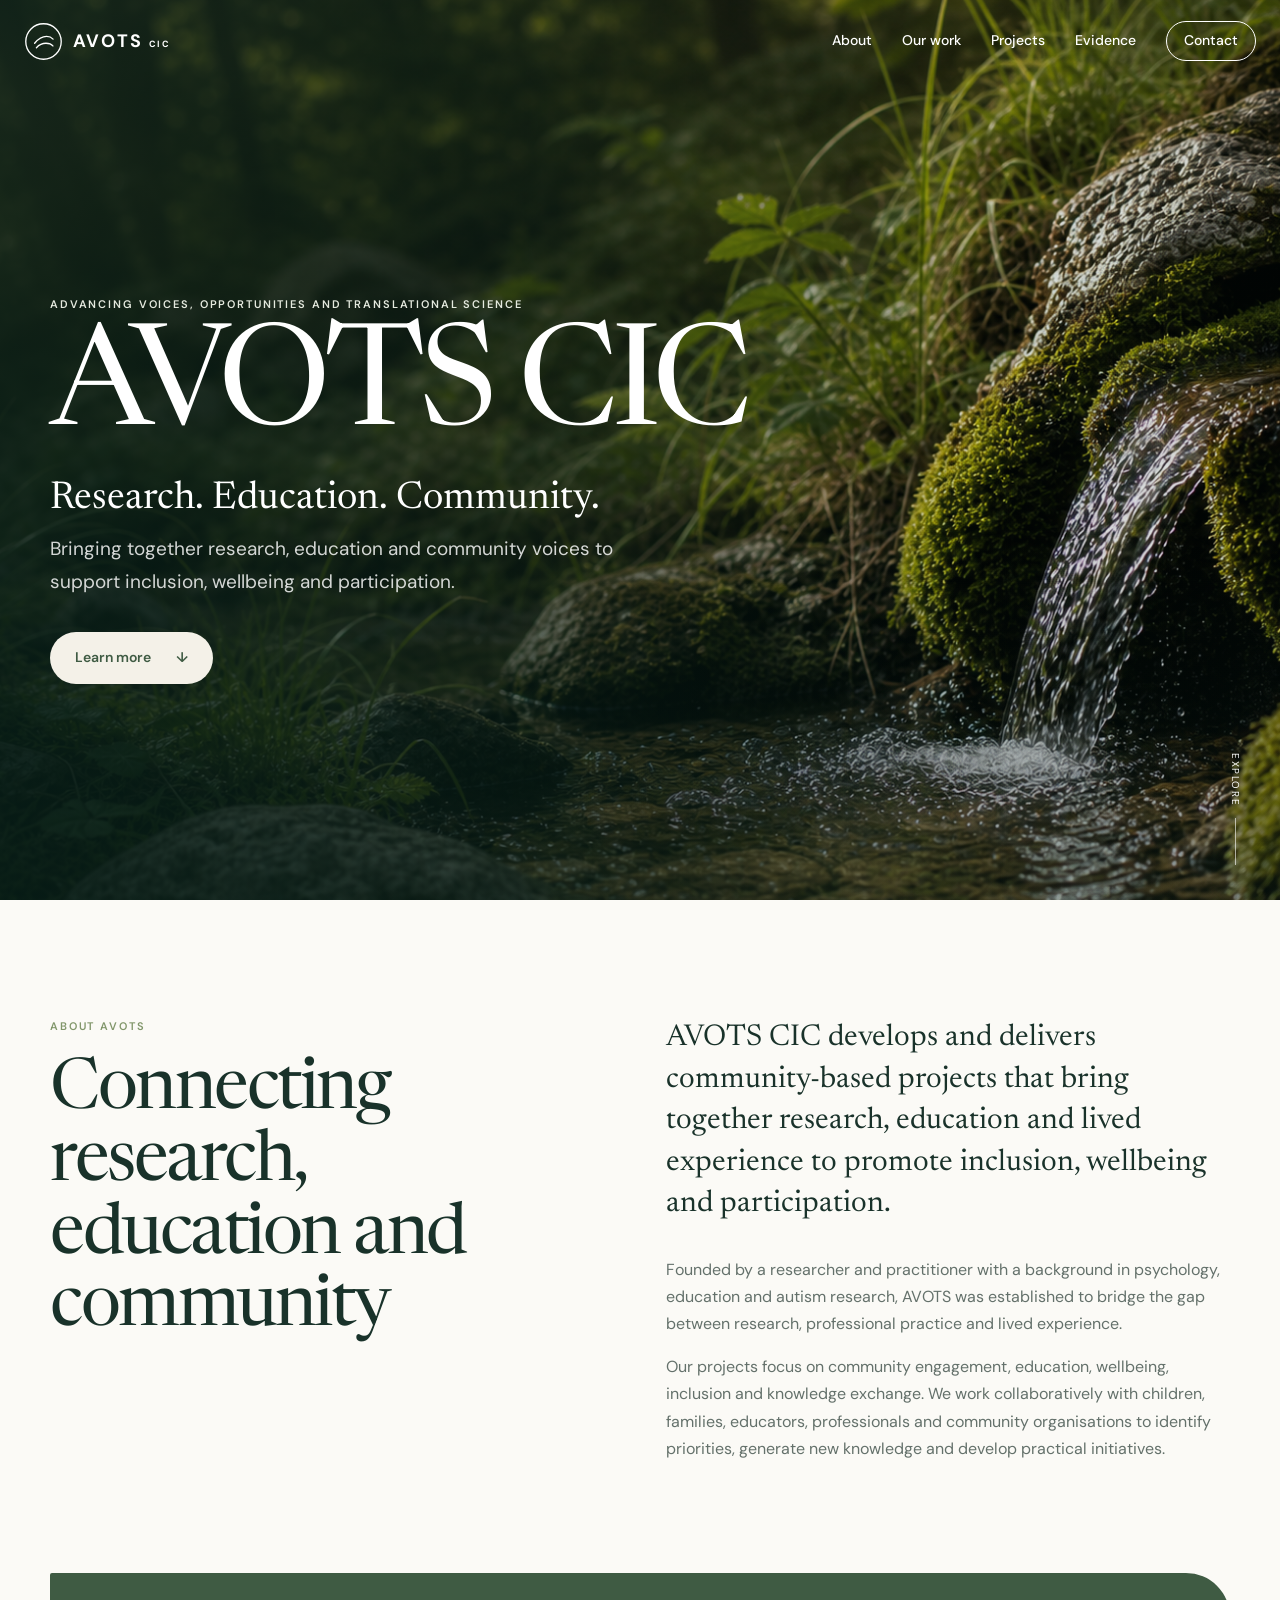
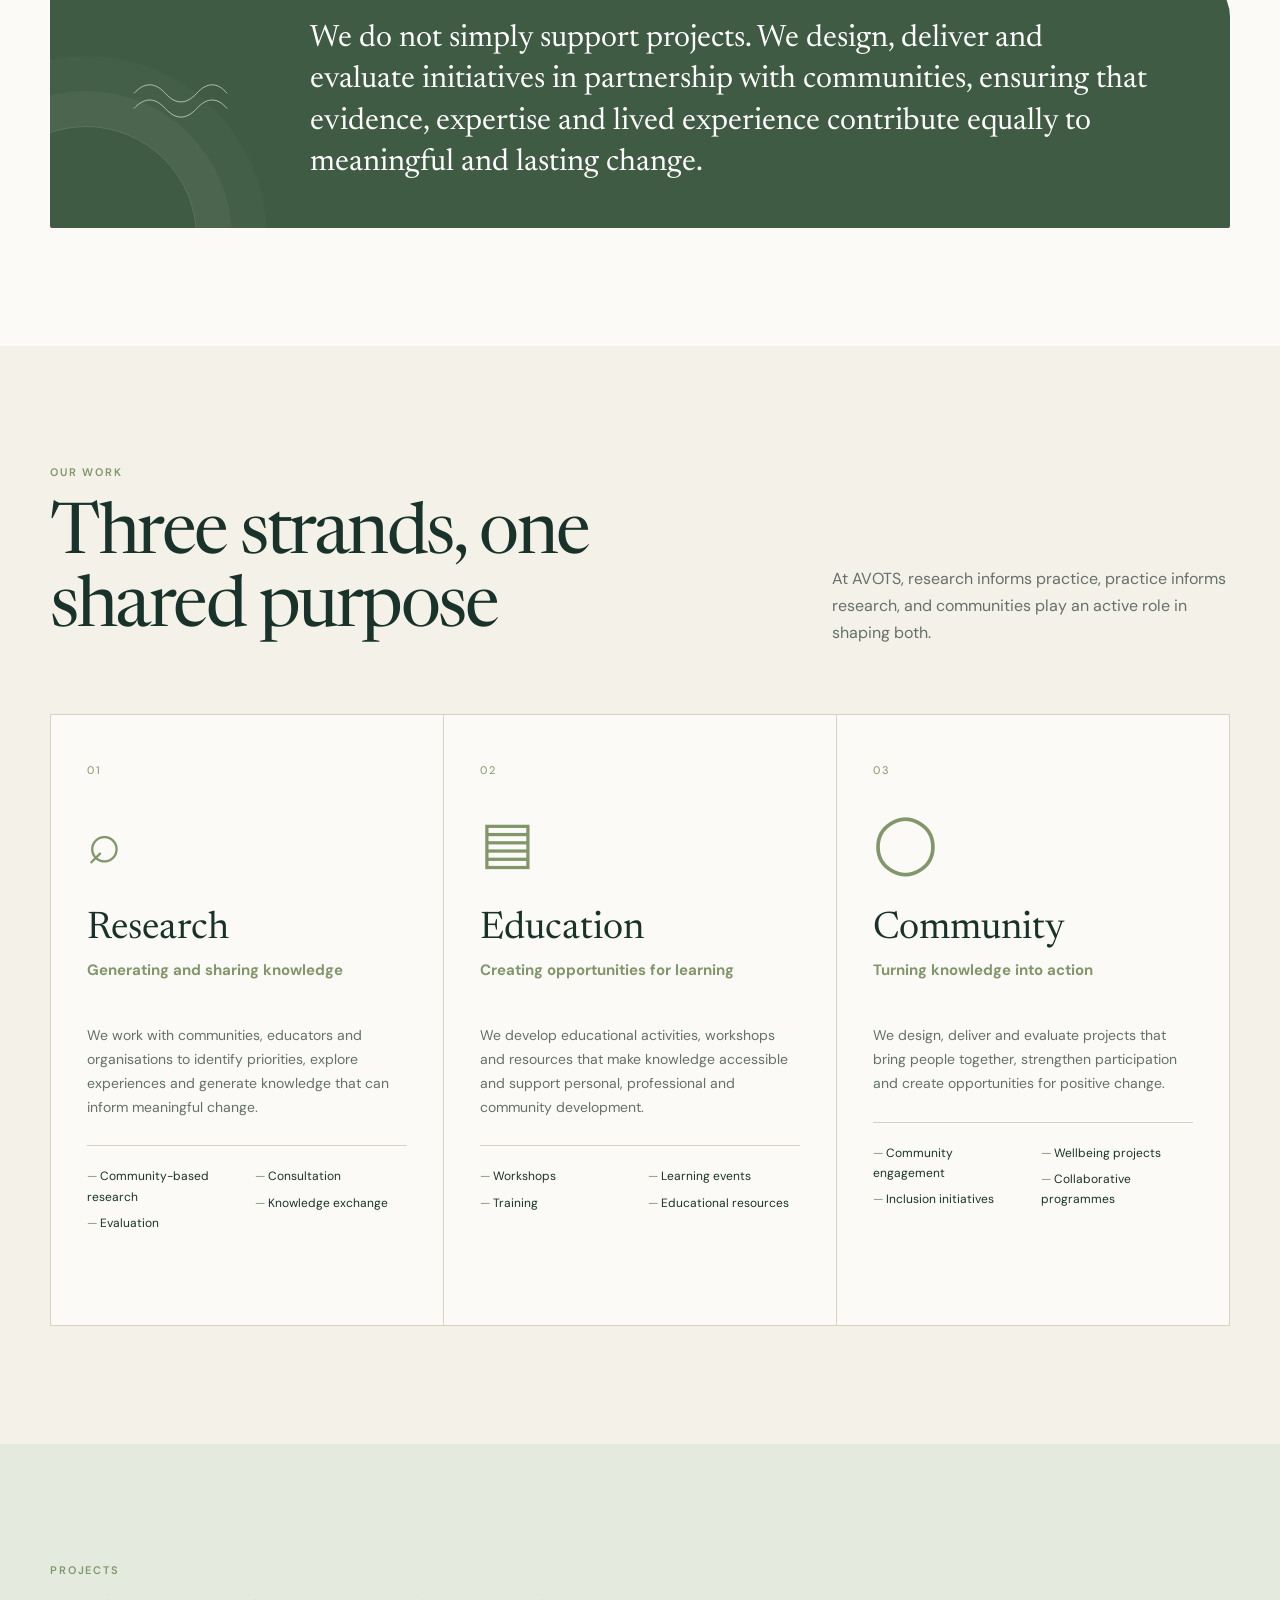
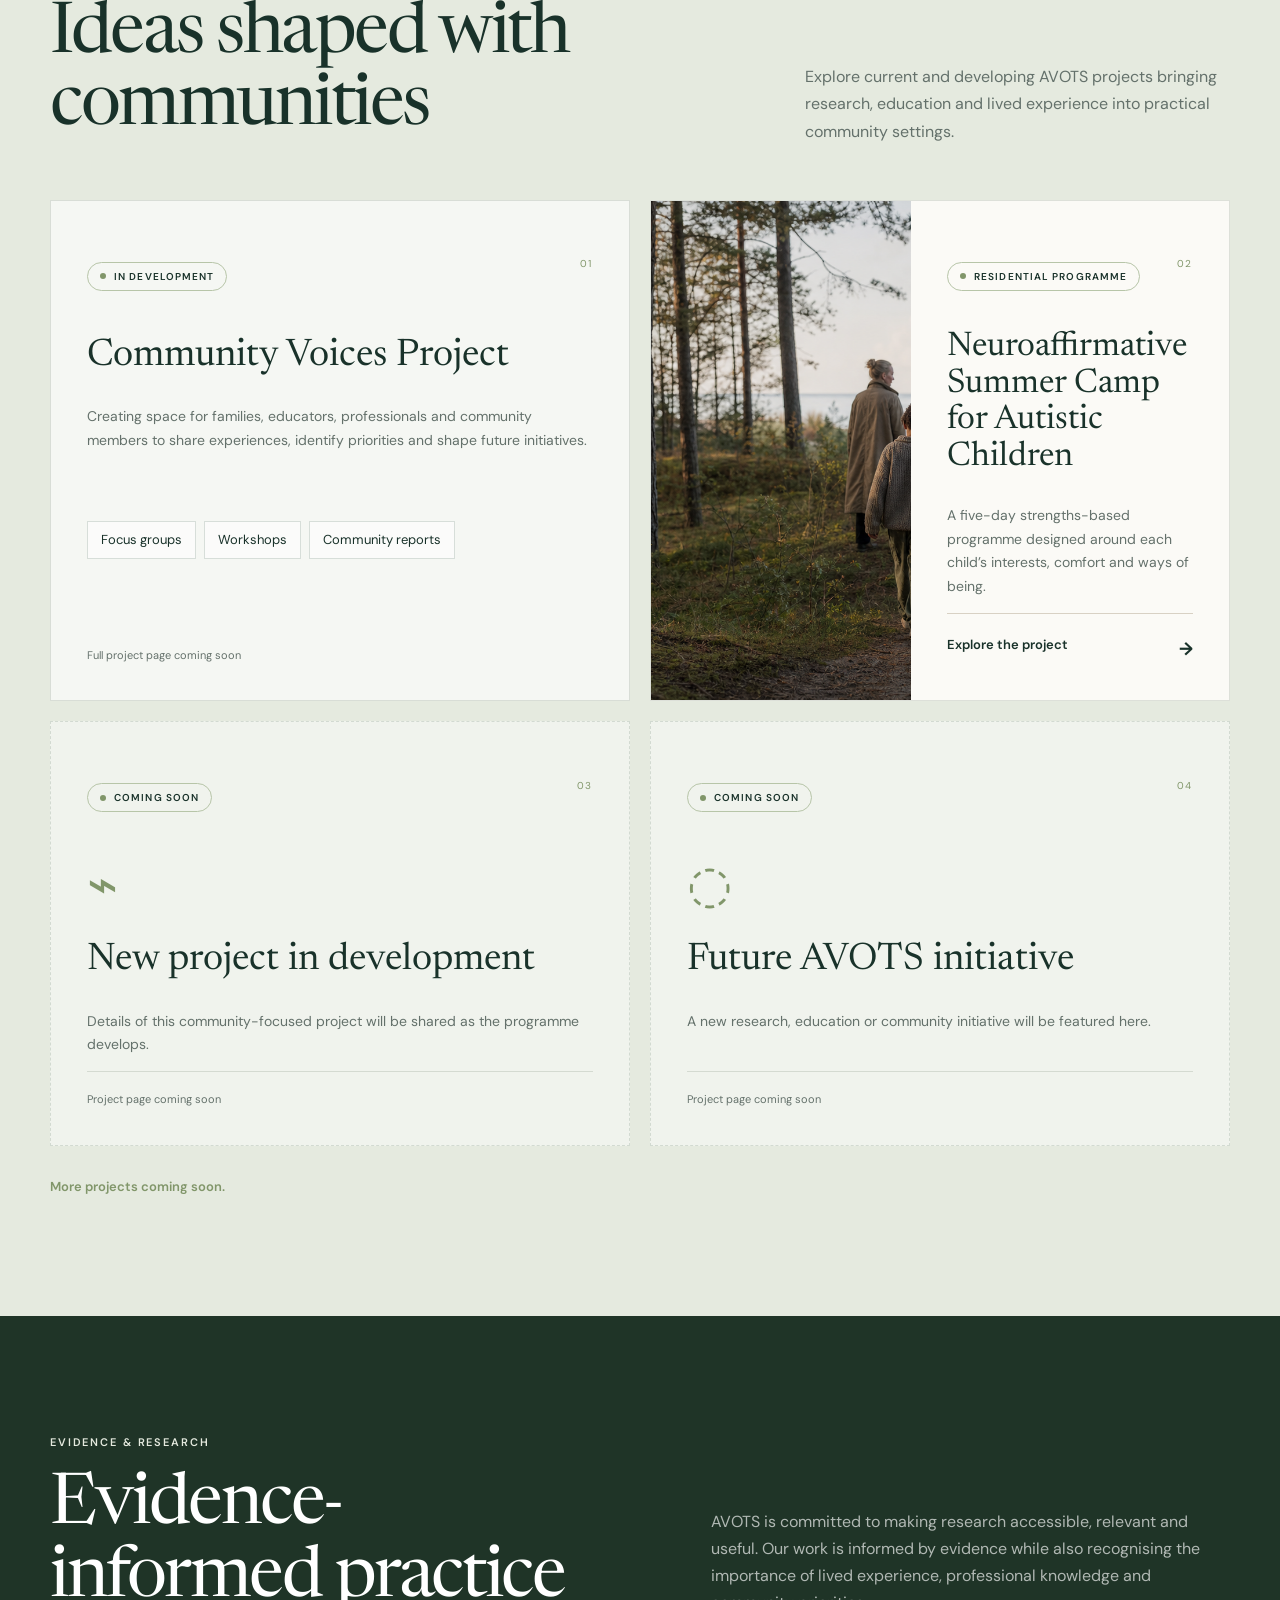
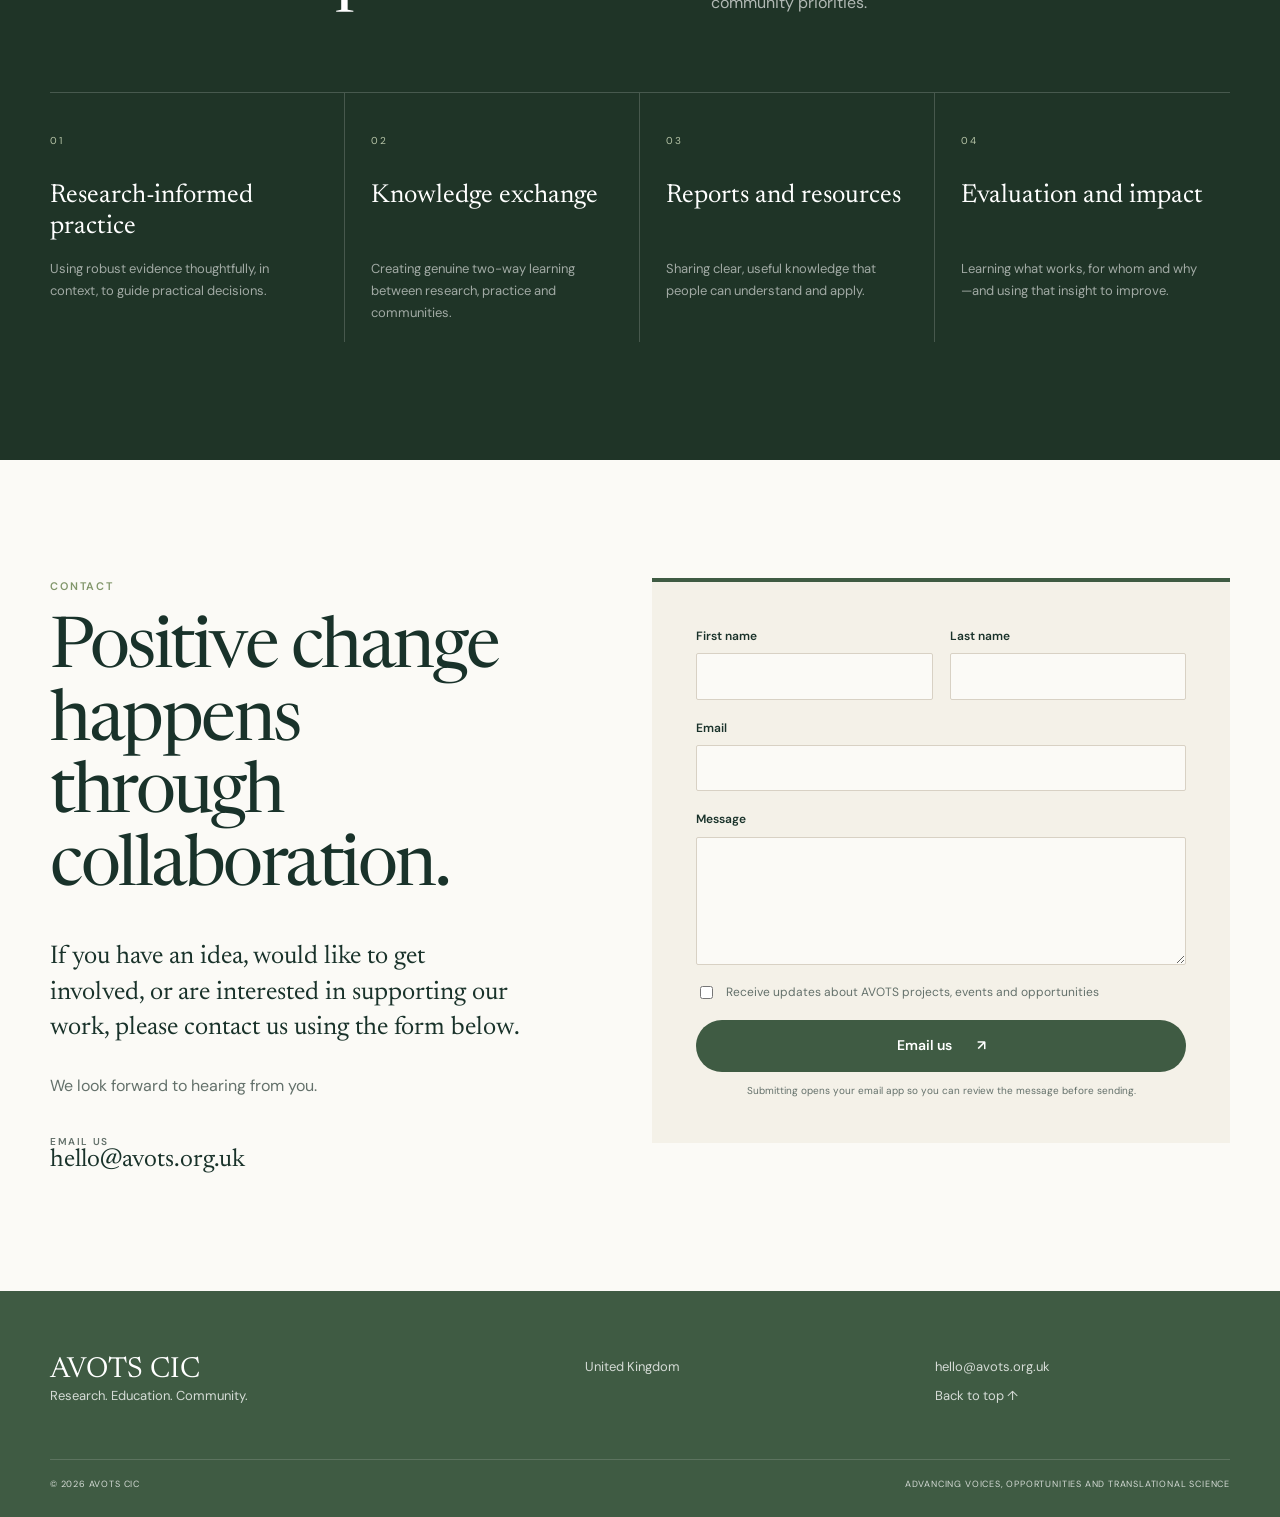
==== index.html @ a7e6b7ef "Add files via upload" ====
<!doctype html>
<html lang="en"><head><meta charset="utf-8"><meta name="viewport" content="width=device-width,initial-scale=1"><meta name="description" content="AVOTS CIC brings together research, education and community voices to support inclusion, wellbeing and participation."><meta name="theme-color" content="#173f32"><title>AVOTS CIC | Research. Education. Community.</title><link rel="icon" href="assets/favicon.svg" type="image/svg+xml"><link rel="preconnect" href="https://fonts.googleapis.com"><link rel="preconnect" href="https://fonts.gstatic.com" crossorigin><link href="https://fonts.googleapis.com/css2?family=DM+Sans:wght@400;500;600&family=Newsreader:opsz,wght@6..72,400;6..72,500&display=swap" rel="stylesheet"><link rel="stylesheet" href="styles.css"><script src="script.js" defer></script></head>
<body><a class="skip" href="#main">Skip to main content</a>
<header class="header" data-header><div class="nav-wrap"><a class="brand" href="#home" aria-label="AVOTS CIC home"><svg viewBox="0 0 44 44" aria-hidden="true"><circle cx="22" cy="22" r="20"/><path d="M12 24c4.2-5.1 8.7-7.7 13.5-7.7 3.2 0 5.6 1.2 7.3 3M14 29c3.1-3.3 6.7-5 10.8-5 3.5 0 6.1 1 7.8 3"/></svg><strong>AVOTS <small>CIC</small></strong></a><button class="menu" type="button" aria-expanded="false" aria-controls="nav" data-menu><span class="sr">Open menu</span><i></i><i></i></button><nav id="nav" data-nav><a href="#about">About</a><a href="#work">Our work</a><a href="#projects">Projects</a><a href="#evidence">Evidence</a><a class="contact-pill" href="#contact">Contact</a></nav></div></header>
<main id="main">
<section id="home" class="hero"><div class="hero-image"></div><div class="hero-shade"></div><div class="wrap hero-copy"><p class="eyebrow light reveal">Advancing Voices, Opportunities and Translational Science</p><h1 class="reveal">AVOTS CIC</h1><p class="tagline reveal">Research. Education. Community.</p><p class="hero-text reveal">Bringing together research, education and community voices to support inclusion, wellbeing and participation.</p><a class="button light-button reveal" href="#about">Learn more <span>↓</span></a></div><div class="explore">Explore <i></i></div></section>
<section id="about" class="section"><div class="wrap intro-grid"><div><p class="eyebrow reveal">About AVOTS</p><h2 class="display reveal">Connecting research, education and community</h2></div><div class="body-copy reveal"><p class="lead">AVOTS CIC develops and delivers community-based projects that bring together research, education and lived experience to promote inclusion, wellbeing and participation.</p><p>Founded by a researcher and practitioner with a background in psychology, education and autism research, AVOTS was established to bridge the gap between research, professional practice and lived experience.</p><p>Our projects focus on community engagement, education, wellbeing, inclusion and knowledge exchange. We work collaboratively with children, families, educators, professionals and community organisations to identify priorities, generate new knowledge and develop practical initiatives.</p></div></div><div class="wrap"><blockquote class="principle reveal"><svg viewBox="0 0 100 46"><path d="M1 16c11-12 22-12 33 0s22 12 33 0 22-12 32 0M1 32c11-12 22-12 33 0s22 12 33 0 22-12 32 0"/></svg><p>We do not simply support projects. We design, deliver and evaluate initiatives in partnership with communities, ensuring that evidence, expertise and lived experience contribute equally to meaningful and lasting change.</p></blockquote></div></section>
<section id="work" class="section work"><div class="wrap"><div class="section-head reveal"><div><p class="eyebrow">Our work</p><h2 class="display">Three strands, one shared purpose</h2></div><p>At AVOTS, research informs practice, practice informs research, and communities play an active role in shaping both.</p></div><div class="pillars">
<article class="pillar reveal"><span>01</span><div class="icon">⌕</div><h3>Research</h3><h4>Generating and sharing knowledge</h4><p>We work with communities, educators and organisations to identify priorities, explore experiences and generate knowledge that can inform meaningful change.</p><ul><li>Community-based research</li><li>Evaluation</li><li>Consultation</li><li>Knowledge exchange</li></ul></article>
<article class="pillar reveal"><span>02</span><div class="icon">▤</div><h3>Education</h3><h4>Creating opportunities for learning</h4><p>We develop educational activities, workshops and resources that make knowledge accessible and support personal, professional and community development.</p><ul><li>Workshops</li><li>Training</li><li>Learning events</li><li>Educational resources</li></ul></article>
<article class="pillar reveal"><span>03</span><div class="icon">◯</div><h3>Community</h3><h4>Turning knowledge into action</h4><p>We design, deliver and evaluate projects that bring people together, strengthen participation and create opportunities for positive change.</p><ul><li>Community engagement</li><li>Inclusion initiatives</li><li>Wellbeing projects</li><li>Collaborative programmes</li></ul></article>
</div></div></section>
<section id="projects" class="section projects"><div class="wrap"><div class="project-section-head reveal"><div><p class="eyebrow">Projects</p><h2 class="display">Ideas shaped with communities</h2></div><p>Explore current and developing AVOTS projects bringing research, education and lived experience into practical community settings.</p></div><div class="project-cards"><article class="project-card reveal"><div class="project-card-top"><span class="status">In development</span><span class="card-number">01</span></div><h3>Community Voices Project</h3><p>Creating space for families, educators, professionals and community members to share experiences, identify priorities and shape future initiatives.</p><div class="chips"><span>Focus groups</span><span>Workshops</span><span>Community reports</span></div><span class="card-soon">Full project page coming soon</span></article><a class="project-card featured reveal" href="project-summer-camp.html"><div class="project-card-image"><img src="assets/summer-camp-hero.png" alt="Children exploring a coastal pine woodland" loading="lazy"></div><div class="project-card-content"><div class="project-card-top"><span class="status">Residential programme</span><span class="card-number">02</span></div><h3>Neuroaffirmative Summer Camp for Autistic Children</h3><p>A five-day strengths-based programme designed around each child’s interests, comfort and ways of being.</p><span class="card-link">Explore the project <b>→</b></span></div></a><article class="project-card placeholder reveal"><div class="project-card-top"><span class="status">Coming soon</span><span class="card-number">03</span></div><div class="placeholder-mark" aria-hidden="true">⌁</div><h3>New project in development</h3><p>Details of this community-focused project will be shared as the programme develops.</p><span class="card-soon">Project page coming soon</span></article><article class="project-card placeholder reveal"><div class="project-card-top"><span class="status">Coming soon</span><span class="card-number">04</span></div><div class="placeholder-mark" aria-hidden="true">◌</div><h3>Future AVOTS initiative</h3><p>A new research, education or community initiative will be featured here.</p><span class="card-soon">Project page coming soon</span></article></div><p class="more-projects reveal">More projects coming soon.</p></div></section><section id="evidence" class="section evidence"><div class="wrap"><div class="evidence-intro reveal"><div><p class="eyebrow light">Evidence &amp; research</p><h2 class="display">Evidence-informed practice</h2></div><p>AVOTS is committed to making research accessible, relevant and useful. Our work is informed by evidence while also recognising the importance of lived experience, professional knowledge and community priorities.</p></div><div class="evidence-grid"><article class="reveal"><span>01</span><h3>Research-informed practice</h3><p>Using robust evidence thoughtfully, in context, to guide practical decisions.</p></article><article class="reveal"><span>02</span><h3>Knowledge exchange</h3><p>Creating genuine two-way learning between research, practice and communities.</p></article><article class="reveal"><span>03</span><h3>Reports and resources</h3><p>Sharing clear, useful knowledge that people can understand and apply.</p></article><article class="reveal"><span>04</span><h3>Evaluation and impact</h3><p>Learning what works, for whom and why—and using that insight to improve.</p></article></div></div></section>
<section id="contact" class="section"><div class="wrap contact-grid"><div class="reveal"><p class="eyebrow">Contact</p><h2 class="display">Positive change happens through collaboration.</h2><p class="lead">If you have an idea, would like to get involved, or are interested in supporting our work, please contact us using the form below.</p><p class="muted">We look forward to hearing from you.</p><a class="email" href="mailto:hello@avots.org.uk"><small>Email us</small>hello@avots.org.uk</a></div><form class="form reveal" data-form><div class="form-row"><label>First name<input name="firstName" autocomplete="given-name" required></label><label>Last name<input name="lastName" autocomplete="family-name" required></label></div><label>Email<input name="email" type="email" autocomplete="email" required></label><label>Message<textarea name="message" rows="5" required></textarea></label><label class="check"><input name="updates" type="checkbox"><span>Receive updates about AVOTS projects, events and opportunities</span></label><button class="button dark-button" type="submit">Email us <span>↗</span></button><p>Submitting opens your email app so you can review the message before sending.</p></form></div></section>
</main><footer><div class="wrap footer-grid"><div><strong>AVOTS CIC</strong><span>Research. Education. Community.</span></div><div><span>United Kingdom</span></div><div><a href="mailto:hello@avots.org.uk">hello@avots.org.uk</a><a href="#home">Back to top ↑</a></div></div><div class="wrap footer-base"><span>© <span data-year></span> AVOTS CIC</span><span>Advancing Voices, Opportunities and Translational Science</span></div></footer></body></html>
---- styles.css ----
:root{--forest:#3f5b43;--deep:#1f3427;--moss:#81966a;--sage:#b7c5a8;--pale:#e5eadf;--cream:#f4f1e8;--paper:#fbfaf6;--stone:#d8d1c4;--ink:#19322a;--muted:#64716b;--serif:"Newsreader",Georgia,serif;--sans:"DM Sans",Arial,sans-serif}*{box-sizing:border-box}html{scroll-behavior:smooth;scroll-padding-top:82px}body{margin:0;background:var(--paper);color:var(--ink);font:16px/1.7 var(--sans);-webkit-font-smoothing:antialiased}body.lock{overflow:hidden}a{color:inherit}button,input,textarea{font:inherit}.wrap{width:min(1180px,calc(100% - 48px));margin:auto}.sr{position:absolute;width:1px;height:1px;overflow:hidden;clip:rect(0,0,0,0)}.skip{position:fixed;z-index:999;top:10px;left:10px;transform:translateY(-150%);padding:8px 14px;background:#fff}.skip:focus{transform:none}.header{position:fixed;z-index:100;inset:0 0 auto;color:#fff;transition:.3s}.header.scrolled{background:rgba(251,250,246,.96);color:var(--forest);box-shadow:0 1px 0 rgba(23,63,50,.12);backdrop-filter:blur(14px)}.nav-wrap{width:min(1280px,calc(100% - 48px));height:82px;margin:auto;display:flex;align-items:center;justify-content:space-between}.brand{display:flex;align-items:center;gap:10px;text-decoration:none;letter-spacing:.12em}.brand svg{width:39px;fill:none;stroke:currentColor;stroke-width:1.5;stroke-linecap:round}.brand strong{font-size:18px}.brand small{font-size:9px}.header nav{display:flex;align-items:center;gap:30px}.header nav a{position:relative;text-decoration:none;font-size:14px;font-weight:500}.header nav a:not(.contact-pill):after{content:"";position:absolute;inset:auto 0 -7px;height:1px;background:currentColor;transform:scaleX(0);transform-origin:left;transition:.2s}.header nav a:hover:after,.header nav a.active:after{transform:scaleX(1)}.contact-pill{padding:7px 17px;border:1px solid;border-radius:30px}.menu{display:none}.hero{position:relative;min-height:100svh;display:grid;align-items:center;overflow:hidden;background:var(--deep);color:#fff}.hero-image{position:absolute;inset:0;background:url("assets/woodland-spring-hero-v3.png") center/cover no-repeat,radial-gradient(circle at 75% 30%,#718c65,transparent 45%),linear-gradient(115deg,var(--deep),#345d45);transform:scale(1.015)}.hero-shade{position:absolute;inset:0;background:linear-gradient(90deg,rgba(7,29,23,.86),rgba(7,29,23,.6) 42%,rgba(7,29,23,.15) 75%),linear-gradient(0deg,rgba(7,29,23,.35),transparent 40%)}.hero-copy{position:relative;z-index:1;padding-top:80px}.eyebrow{margin:0 0 21px;color:var(--moss);font-size:11px;font-weight:600;letter-spacing:.17em;line-height:1.5;text-transform:uppercase}.eyebrow.light{color:var(--pale)}.hero h1{margin:0;font:400 clamp(68px,11vw,154px)/.82 var(--serif);letter-spacing:-.045em}.tagline{margin:29px 0 13px;font:400 clamp(25px,3vw,40px)/1.1 var(--serif)}.hero-text{max-width:600px;margin:0 0 34px;color:rgba(255,255,255,.82);font-size:clamp(16px,1.5vw,19px)}.button{display:inline-flex;align-items:center;justify-content:center;gap:25px;min-height:52px;padding:12px 25px;border:0;border-radius:30px;text-decoration:none;font-size:14px;font-weight:600;cursor:pointer;transition:.2s}.button:hover{transform:translateY(-2px)}.light-button{background:var(--cream);color:var(--forest)}.dark-button{background:var(--forest);color:#fff}.explore{position:absolute;right:36px;bottom:35px;z-index:1;display:flex;align-items:center;gap:12px;font-size:10px;letter-spacing:.16em;text-transform:uppercase;writing-mode:vertical-rl}.explore i{width:1px;height:47px;background:rgba(255,255,255,.6)}.section{padding:118px 0}.display{margin:0;font:400 clamp(42px,5.5vw,72px)/1.03 var(--serif);letter-spacing:-.035em}.intro-grid{display:grid;grid-template-columns:.95fr 1.05fr;gap:9%}.body-copy p:first-child{margin-top:0}.body-copy>p:not(.lead),.muted{color:var(--muted)}.lead{font:400 clamp(22px,2.35vw,31px)/1.38 var(--serif)}.principle{position:relative;margin:95px 0 0;padding:45px 7% 44px 22%;background:var(--forest);color:#fff;border-radius:2px 44px 2px 2px;overflow:hidden}.principle:after{content:"";position:absolute;width:220px;height:220px;left:-75px;bottom:-120px;border:1px solid rgba(255,255,255,.15);border-radius:50%;box-shadow:0 0 0 35px rgba(255,255,255,.035),0 0 0 70px rgba(255,255,255,.025)}.principle svg{position:absolute;left:7%;top:50%;width:95px;transform:translateY(-50%);fill:none;stroke:var(--sage)}.principle p{margin:0;font:400 clamp(23px,2.4vw,34px)/1.35 var(--serif)}.work{background:var(--cream)}.section-head{display:grid;grid-template-columns:1.25fr .75fr;align-items:end;gap:10%;margin-bottom:68px}.section-head>p{margin:0;color:var(--muted)}.pillars{display:grid;grid-template-columns:repeat(3,1fr);gap:1px;background:var(--stone);border:1px solid var(--stone)}.pillar{min-height:610px;padding:40px 36px;background:var(--paper);transition:.25s}.pillar:hover{position:relative;z-index:1;background:#fff;transform:translateY(-6px);box-shadow:0 24px 70px rgba(17,47,38,.12)}.pillar>span{color:var(--moss);font-size:11px;letter-spacing:.17em}.icon{height:80px;margin-top:37px;color:var(--moss);font:400 58px/1 var(--serif)}.pillar h3{margin:10px 0 0;font:400 38px/1.1 var(--serif)}.pillar h4{min-height:50px;margin:7px 0 16px;color:var(--moss);font-size:15px}.pillar p{color:var(--muted);font-size:14px}.pillar ul{margin:26px 0 0;padding:20px 0 0;border-top:1px solid var(--stone);list-style:none;columns:2}.pillar li{margin-bottom:6px;font-size:12px}.pillar li:before{content:"— ";color:var(--moss)}.projects{background:var(--pale)}.project-grid{display:grid;grid-template-columns:.85fr 1.15fr;gap:12%}.status{display:inline-flex;align-items:center;gap:8px;margin-top:25px;padding:5px 12px;border:1px solid var(--sage);border-radius:30px;font-size:10px;font-weight:600;letter-spacing:.11em;text-transform:uppercase}.status:before{content:"";width:6px;height:6px;border-radius:50%;background:var(--moss)}.chips{display:flex;flex-wrap:wrap;gap:8px;margin:32px 0}.chips span{padding:7px 13px;background:rgba(255,255,255,.6);border:1px solid rgba(72,108,85,.2);font-size:13px}.coming{display:inline-block;padding-bottom:3px;border-bottom:1px solid var(--moss);font-size:14px}.evidence{background:var(--deep);color:#fff}.evidence-intro{display:grid;grid-template-columns:1fr 1fr;align-items:end;gap:12%}.evidence-intro>p{margin:0;color:rgba(255,255,255,.65)}.evidence-grid{display:grid;grid-template-columns:repeat(4,1fr);margin-top:76px;border-top:1px solid rgba(255,255,255,.18)}.evidence-grid article{padding:32px 26px 18px 0;border-right:1px solid rgba(255,255,255,.18)}.evidence-grid article:not(:first-child){padding-left:26px}.evidence-grid article:last-child{border-right:0}.evidence-grid span{color:var(--sage);font-size:10px;letter-spacing:.17em}.evidence-grid h3{min-height:65px;margin:28px 0 12px;font:400 26px/1.2 var(--serif)}.evidence-grid p{margin:0;color:rgba(255,255,255,.58);font-size:13px}.contact-grid{display:grid;grid-template-columns:.9fr 1.1fr;gap:11%;align-items:start}.contact-grid .lead{margin-top:35px;font-size:clamp(21px,2vw,27px)}.email{display:inline-flex;flex-direction:column;margin-top:20px;text-decoration:none;font:400 25px var(--serif)}.email small{color:var(--muted);font:600 10px var(--sans);letter-spacing:.16em;text-transform:uppercase}.form{padding:44px;background:var(--cream);border-top:4px solid var(--forest)}.form-row{display:grid;grid-template-columns:1fr 1fr;gap:17px}.form>label,.form-row label{display:block;margin-bottom:18px;font-size:12px;font-weight:600}.form input:not([type=checkbox]),.form textarea{display:block;width:100%;margin-top:7px;padding:12px 13px;background:var(--paper);border:1px solid var(--stone);border-radius:2px;color:var(--ink);outline:none}.form input:focus,.form textarea:focus{border-color:var(--moss);box-shadow:0 0 0 3px rgba(72,108,85,.12)}.form .check{display:flex;gap:10px;align-items:flex-start;color:var(--muted);font-weight:400;line-height:1.5}.check input{margin-top:3px;accent-color:var(--forest)}.form .button{width:100%}.form>p{margin:10px 0 0;color:var(--muted);font-size:10px;text-align:center}footer{padding:65px 0 24px;background:var(--forest);color:rgba(255,255,255,.78)}.footer-grid{display:grid;grid-template-columns:1.3fr .8fr .8fr;gap:55px}.footer-grid>div{display:flex;flex-direction:column;font-size:13px}.footer-grid strong{color:#fff;font:400 29px var(--serif)}.footer-grid a{text-decoration:none}.footer-grid a+a{margin-top:7px}.footer-base{display:flex;justify-content:space-between;margin-top:52px;padding-top:17px;border-top:1px solid rgba(255,255,255,.15);font-size:9px;letter-spacing:.09em;text-transform:uppercase}.reveal{opacity:0;transform:translateY(22px);transition:opacity .7s,transform .7s}.reveal.visible{opacity:1;transform:none}.hero .reveal:nth-child(2){transition-delay:.08s}.hero .reveal:nth-child(3){transition-delay:.14s}.hero .reveal:nth-child(4){transition-delay:.2s}.hero .reveal:nth-child(5){transition-delay:.26s}@media(prefers-reduced-motion:reduce){html{scroll-behavior:auto}.reveal{opacity:1;transform:none}*{transition-duration:.01ms!important}}@media(max-width:980px){.wrap{width:min(100% - 38px,760px)}.nav-wrap{width:calc(100% - 38px)}.menu{position:relative;z-index:2;display:grid;gap:7px;padding:10px 4px;background:none;border:0;color:inherit}.menu i{width:27px;height:1px;background:currentColor;transition:.2s}.menu[aria-expanded=true] i:first-of-type{transform:translateY(4px) rotate(45deg)}.menu[aria-expanded=true] i:last-child{transform:translateY(-4px) rotate(-45deg)}.header nav{position:fixed;inset:0;flex-direction:column;align-items:flex-start;justify-content:center;gap:18px;padding:80px 10%;background:var(--deep);color:#fff;opacity:0;visibility:hidden;transition:.25s}.header nav.open{opacity:1;visibility:visible}.header nav a{font:400 36px var(--serif)}.header nav .contact-pill{margin-top:10px;font:500 14px var(--sans)}.section{padding:88px 0}.intro-grid,.section-head,.project-grid,.evidence-intro,.contact-grid{grid-template-columns:1fr;gap:40px}.section-head{margin-bottom:48px}.pillars{grid-template-columns:1fr}.pillar{min-height:auto}.pillar h4{min-height:auto}.principle{padding-left:18%}.evidence-grid{grid-template-columns:1fr 1fr}.evidence-grid article:nth-child(2){border-right:0}.evidence-grid article:nth-child(3),.evidence-grid article:nth-child(4){border-top:1px solid rgba(255,255,255,.18)}.evidence-grid article:nth-child(3){padding-left:0}}@media(max-width:620px){.wrap{width:calc(100% - 32px)}.nav-wrap{width:calc(100% - 32px);height:70px}.hero-copy{padding-top:55px}.hero h1{font-size:clamp(65px,23vw,98px)}.hero-text{max-width:92%}.explore{display:none}.section{padding:72px 0}.display{font-size:42px}.principle{margin-top:55px;padding:34px 27px;border-radius:2px 30px 2px 2px}.principle svg{position:static;width:62px;margin-bottom:22px;transform:none}.principle p{font-size:22px}.pillar{padding:32px 26px}.pillar ul{columns:1}.evidence-grid{grid-template-columns:1fr;margin-top:50px}.evidence-grid article,.evidence-grid article:not(:first-child){padding:26px 0;border-right:0;border-top:1px solid rgba(255,255,255,.18)}.evidence-grid h3{min-height:auto;margin:17px 0 7px}.form{padding:28px 21px}.form-row{grid-template-columns:1fr;gap:0}.footer-grid{grid-template-columns:1fr;gap:27px}.footer-base{flex-direction:column;gap:7px}}.project-section-head{display:grid;grid-template-columns:1.2fr .8fr;gap:10%;align-items:end;margin-bottom:55px}.project-section-head>p{margin:0;color:var(--muted)}.project-cards{display:grid;grid-template-columns:.8fr 1.2fr;gap:20px}.project-card{display:flex;flex-direction:column;min-height:480px;padding:36px;background:rgba(255,255,255,.63);border:1px solid rgba(63,91,67,.16);color:var(--ink);text-decoration:none;transition:transform .25s,box-shadow .25s}.project-card:hover{transform:translateY(-5px);box-shadow:0 22px 60px rgba(31,52,39,.13)}.project-card-top{display:flex;justify-content:space-between;align-items:center}.card-number{color:var(--moss);font-size:10px;letter-spacing:.16em}.project-card h3{margin:45px 0 14px;font:400 38px/1.08 var(--serif)}.project-card>p,.project-card-content>p{color:var(--muted);font-size:14px}.project-card .chips{margin-top:auto}.card-soon{margin-top:auto;color:var(--muted);font-size:11px}.project-card.featured{display:grid;grid-template-columns:.9fr 1.1fr;padding:0;overflow:hidden;background:var(--paper)}.project-card-image{min-height:100%;overflow:hidden}.project-card-image img{width:100%;height:100%;object-fit:cover;transition:transform .5s}.project-card.featured:hover img{transform:scale(1.025)}.project-card-content{display:flex;flex-direction:column;padding:36px}.project-card-content h3{margin-top:38px;font-size:34px}.card-link{display:flex;justify-content:space-between;margin-top:auto;padding-top:20px;border-top:1px solid var(--stone);font-size:13px;font-weight:600}.card-link b{font-size:18px}.more-projects{margin:30px 0 0;color:var(--moss);font-size:13px;font-weight:600}@media(max-width:980px){.project-section-head,.project-cards{grid-template-columns:1fr}.project-card.featured{grid-template-columns:1fr 1fr}}@media(max-width:620px){.project-card{min-height:420px;padding:28px}.project-card.featured{grid-template-columns:1fr;padding:0}.project-card-image{min-height:240px}.project-card-content{min-height:390px;padding:28px}.project-card h3{font-size:33px}}.project-cards{grid-template-columns:repeat(2,minmax(0,1fr))}.project-card.featured{grid-template-columns:.9fr 1.1fr}.project-card.placeholder{min-height:390px;background:rgba(255,255,255,.42);border-style:dashed}.placeholder-mark{margin:52px 0 0;color:var(--moss);font:400 52px/1 var(--serif)}.project-card.placeholder h3{margin-top:24px}.project-card.placeholder .card-soon{padding-top:18px;border-top:1px solid rgba(63,91,67,.16)}@media(max-width:980px){.project-cards{grid-template-columns:1fr}.project-card.featured{grid-template-columns:1fr 1fr}}@media(max-width:620px){.project-card.featured{grid-template-columns:1fr}}
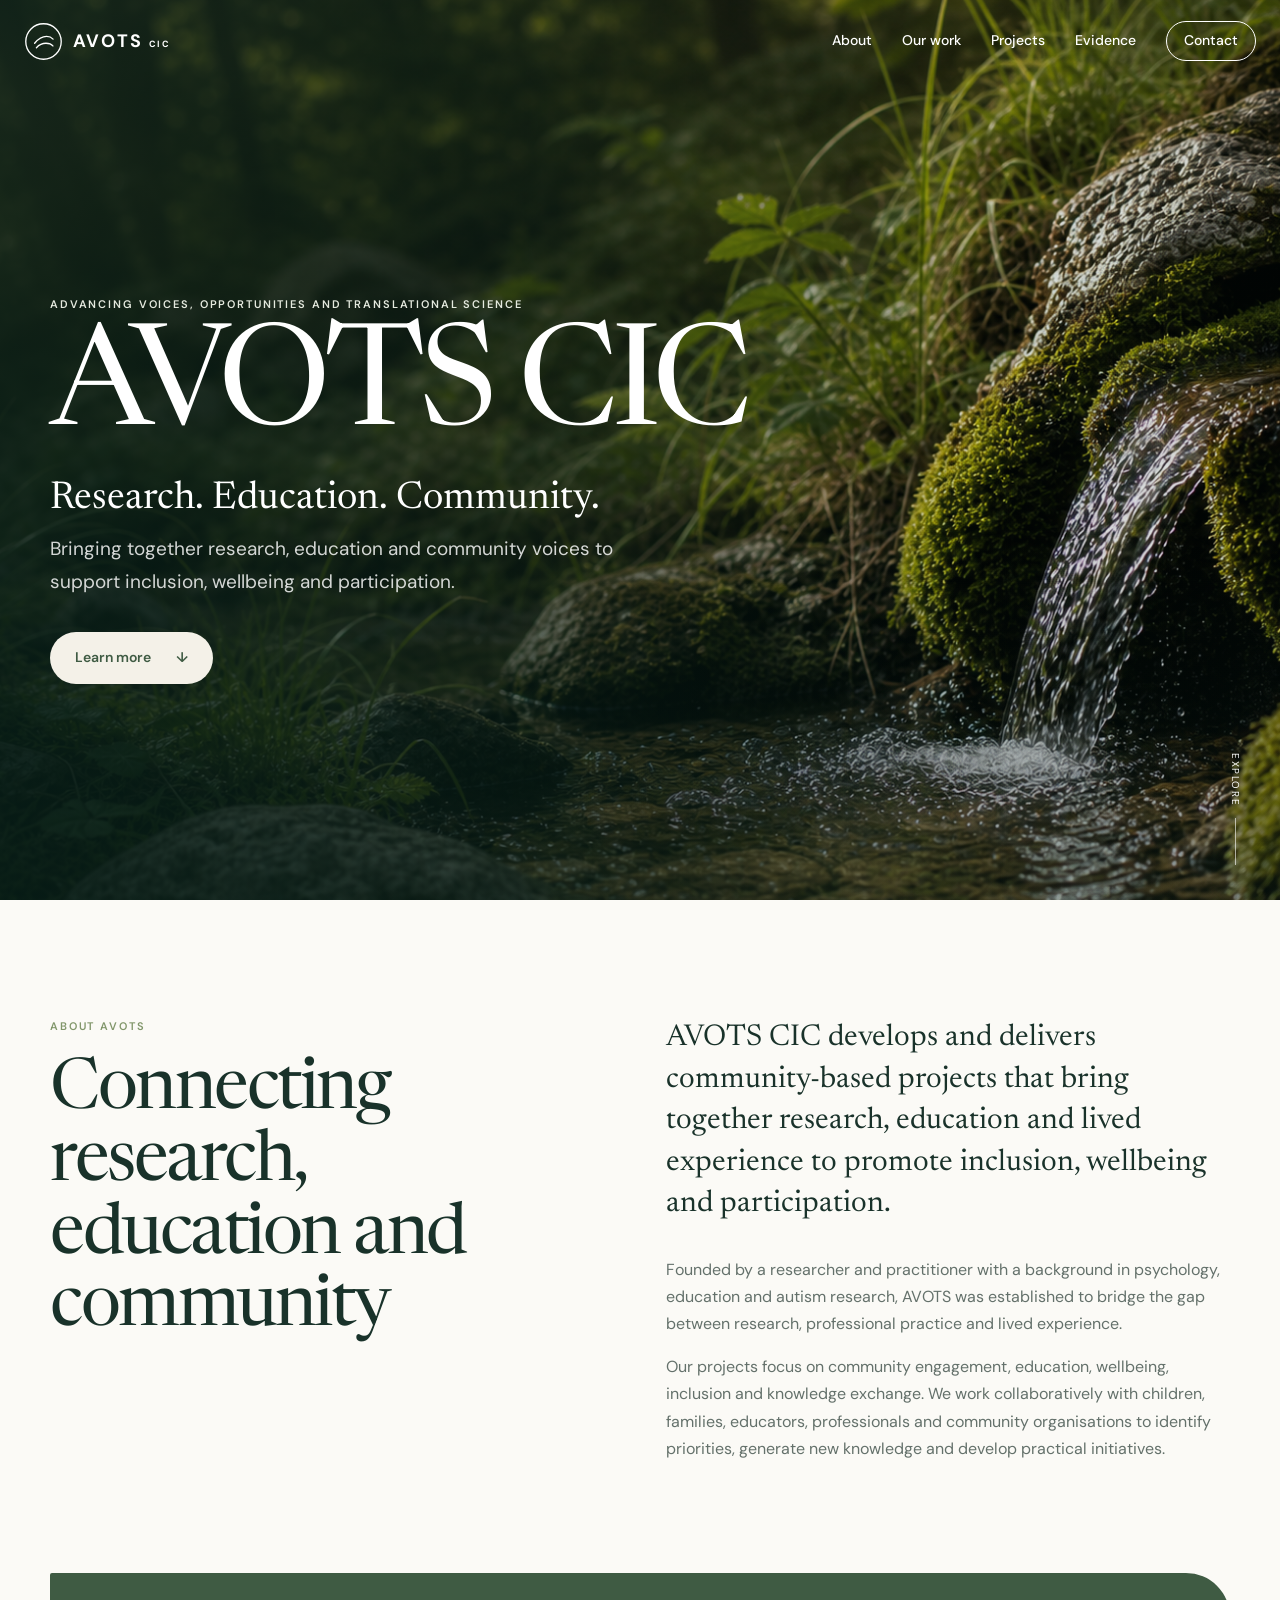
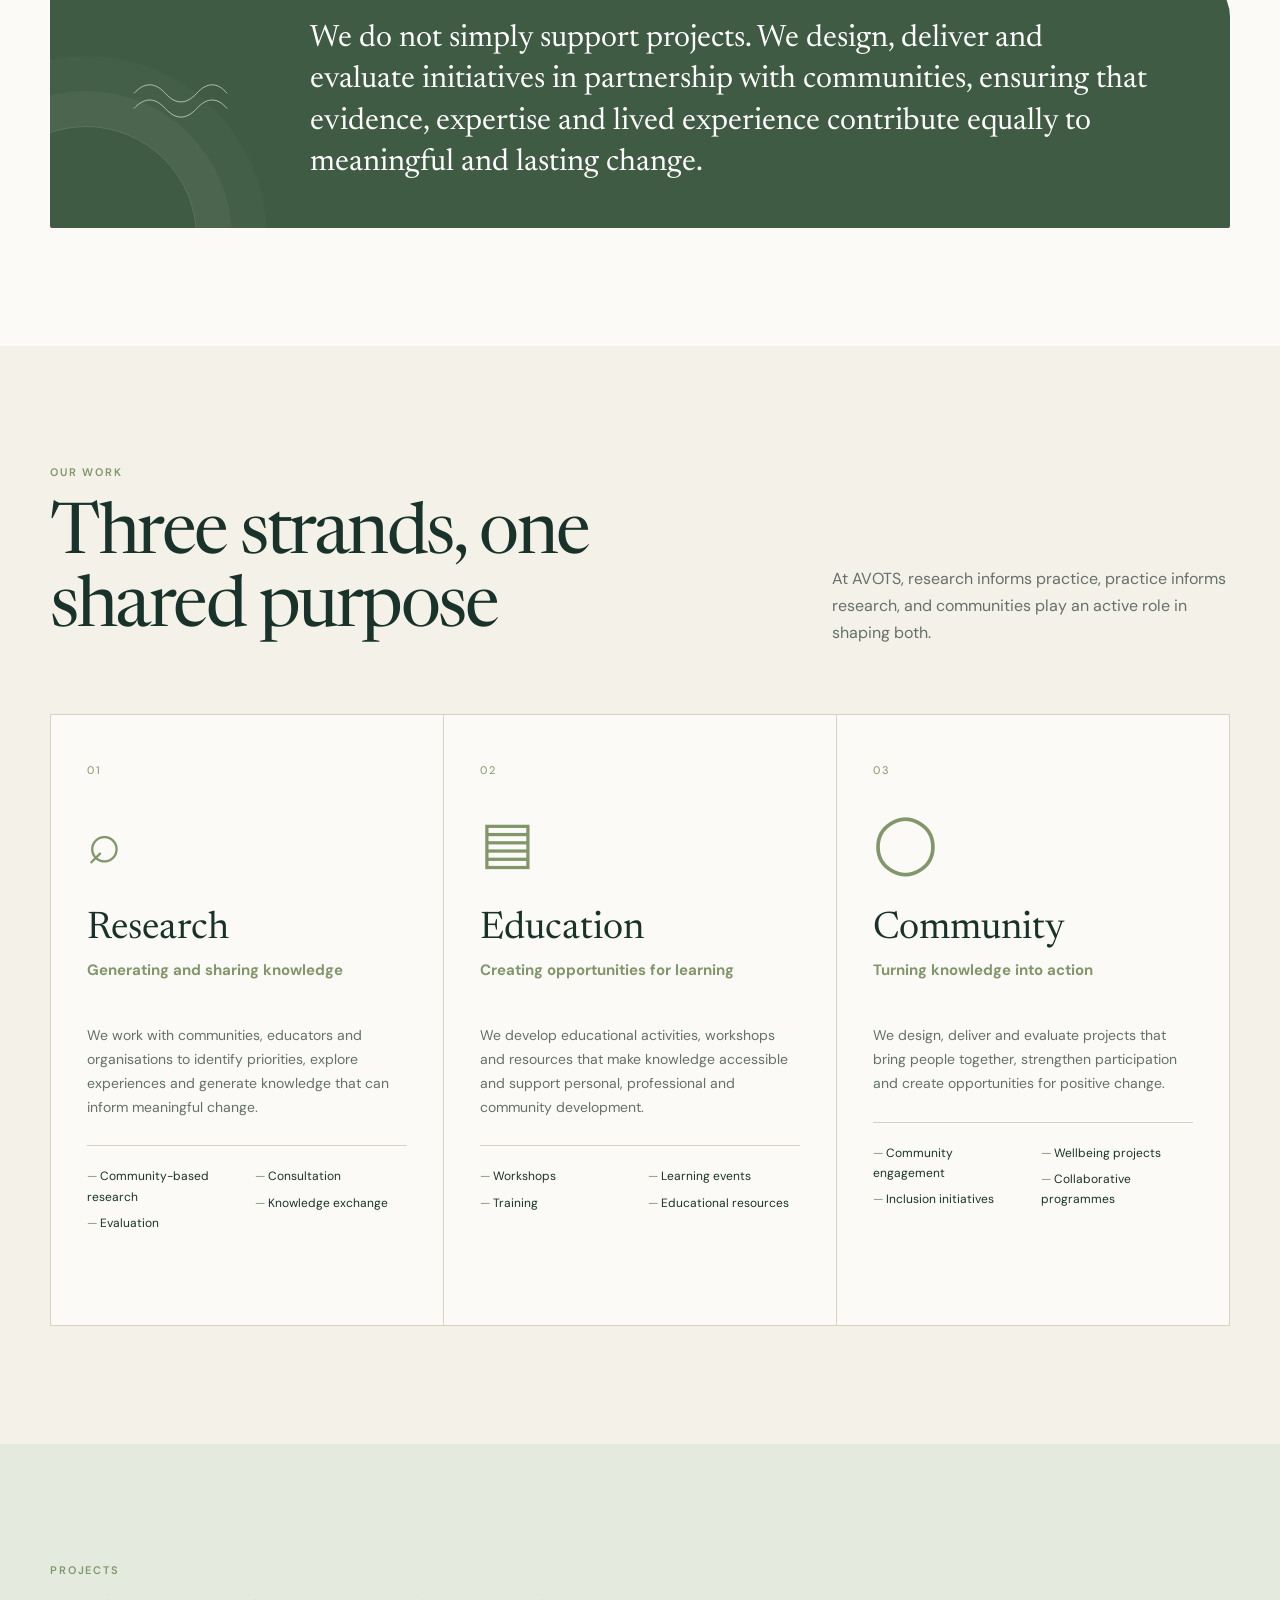
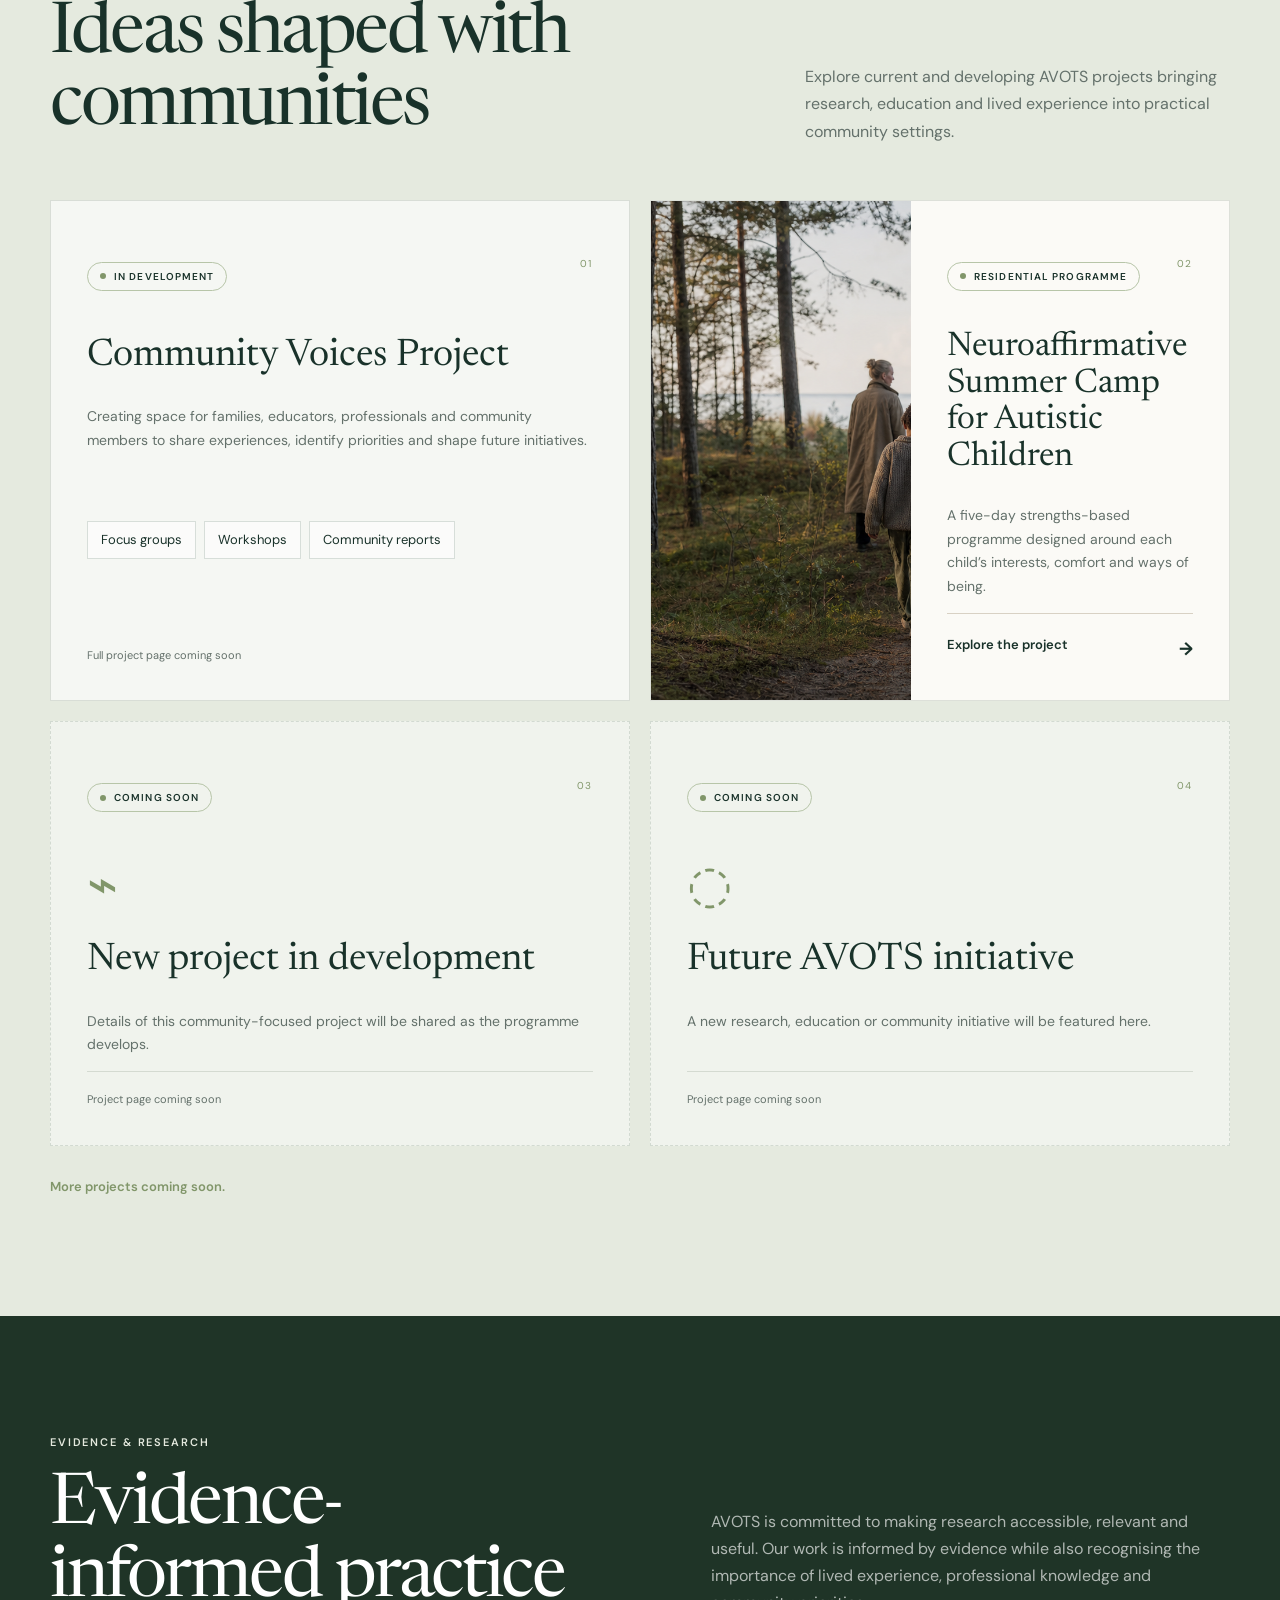
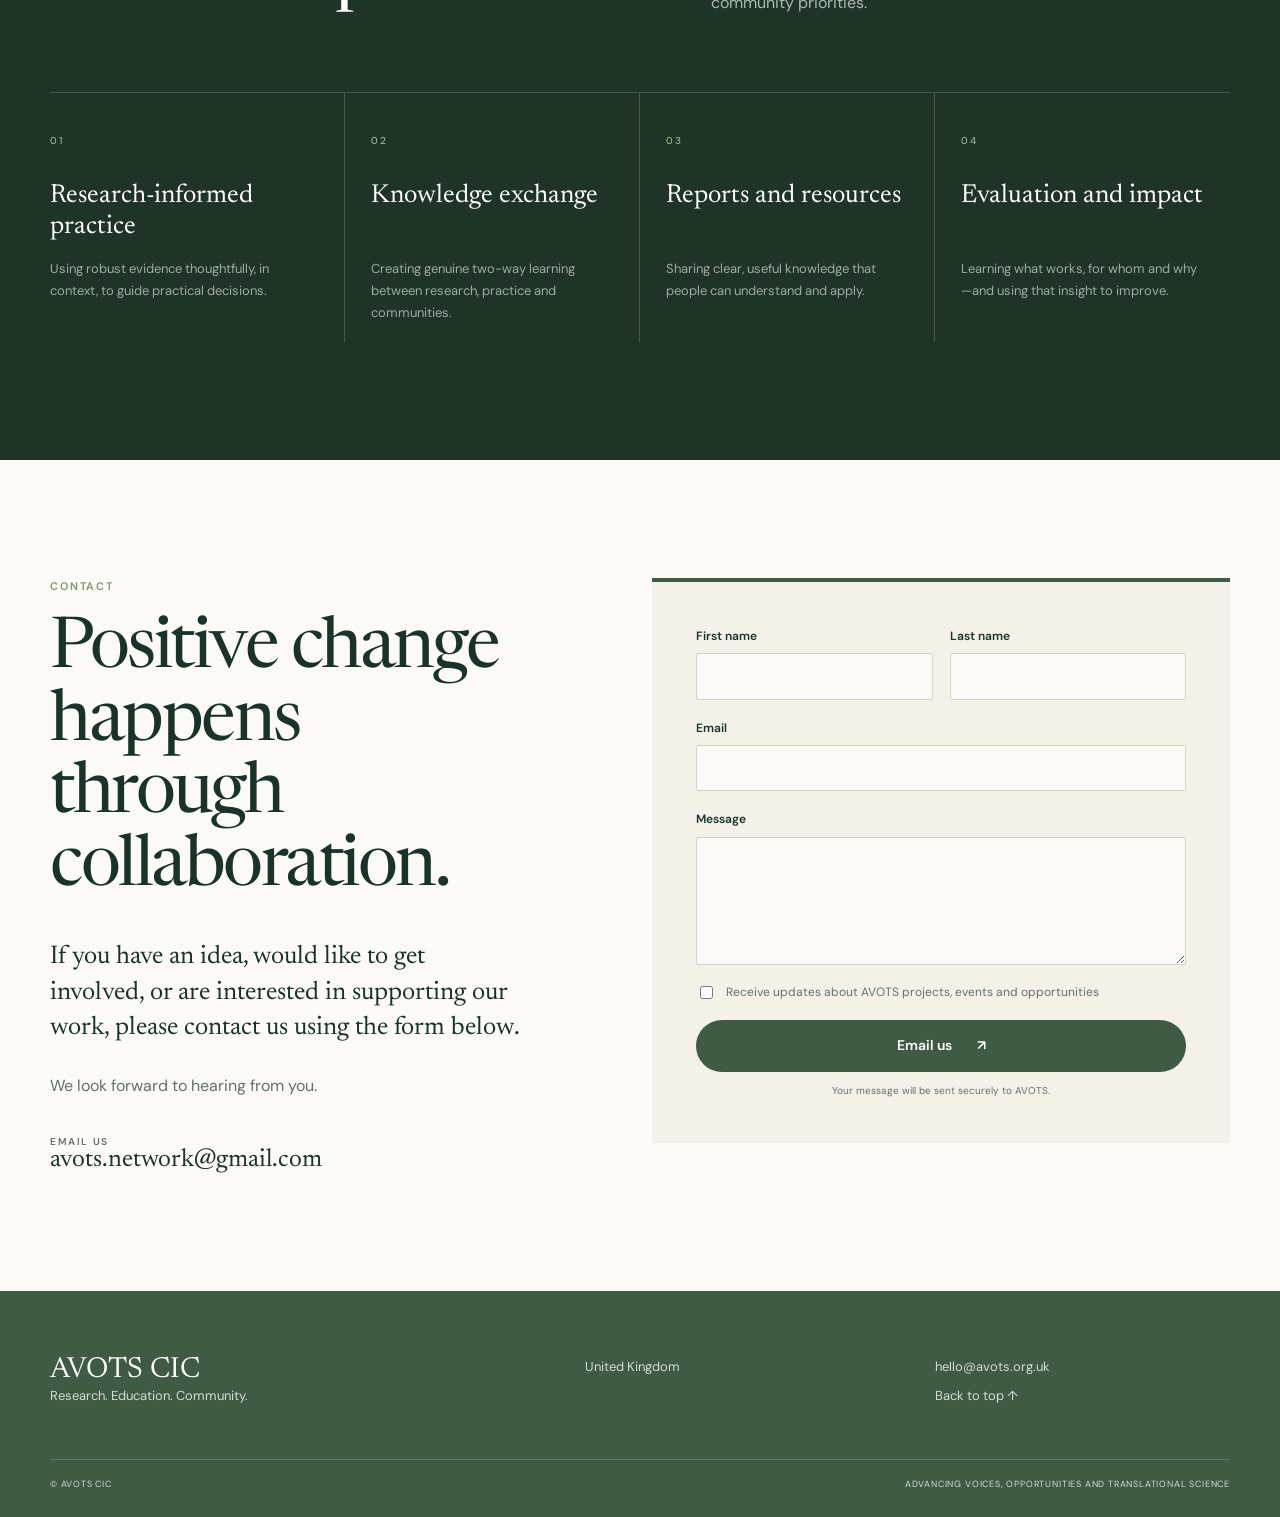
==== commit 43f77f3e: "Update index.html" ====
--- a/index.html
+++ b/index.html
@@ -11,5 +11,87 @@
 <article class="pillar reveal"><span>03</span><div class="icon">◯</div><h3>Community</h3><h4>Turning knowledge into action</h4><p>We design, deliver and evaluate projects that bring people together, strengthen participation and create opportunities for positive change.</p><ul><li>Community engagement</li><li>Inclusion initiatives</li><li>Wellbeing projects</li><li>Collaborative programmes</li></ul></article>
 </div></div></section>
 <section id="projects" class="section projects"><div class="wrap"><div class="project-section-head reveal"><div><p class="eyebrow">Projects</p><h2 class="display">Ideas shaped with communities</h2></div><p>Explore current and developing AVOTS projects bringing research, education and lived experience into practical community settings.</p></div><div class="project-cards"><article class="project-card reveal"><div class="project-card-top"><span class="status">In development</span><span class="card-number">01</span></div><h3>Community Voices Project</h3><p>Creating space for families, educators, professionals and community members to share experiences, identify priorities and shape future initiatives.</p><div class="chips"><span>Focus groups</span><span>Workshops</span><span>Community reports</span></div><span class="card-soon">Full project page coming soon</span></article><a class="project-card featured reveal" href="project-summer-camp.html"><div class="project-card-image"><img src="assets/summer-camp-hero.png" alt="Children exploring a coastal pine woodland" loading="lazy"></div><div class="project-card-content"><div class="project-card-top"><span class="status">Residential programme</span><span class="card-number">02</span></div><h3>Neuroaffirmative Summer Camp for Autistic Children</h3><p>A five-day strengths-based programme designed around each child’s interests, comfort and ways of being.</p><span class="card-link">Explore the project <b>→</b></span></div></a><article class="project-card placeholder reveal"><div class="project-card-top"><span class="status">Coming soon</span><span class="card-number">03</span></div><div class="placeholder-mark" aria-hidden="true">⌁</div><h3>New project in development</h3><p>Details of this community-focused project will be shared as the programme develops.</p><span class="card-soon">Project page coming soon</span></article><article class="project-card placeholder reveal"><div class="project-card-top"><span class="status">Coming soon</span><span class="card-number">04</span></div><div class="placeholder-mark" aria-hidden="true">◌</div><h3>Future AVOTS initiative</h3><p>A new research, education or community initiative will be featured here.</p><span class="card-soon">Project page coming soon</span></article></div><p class="more-projects reveal">More projects coming soon.</p></div></section><section id="evidence" class="section evidence"><div class="wrap"><div class="evidence-intro reveal"><div><p class="eyebrow light">Evidence &amp; research</p><h2 class="display">Evidence-informed practice</h2></div><p>AVOTS is committed to making research accessible, relevant and useful. Our work is informed by evidence while also recognising the importance of lived experience, professional knowledge and community priorities.</p></div><div class="evidence-grid"><article class="reveal"><span>01</span><h3>Research-informed practice</h3><p>Using robust evidence thoughtfully, in context, to guide practical decisions.</p></article><article class="reveal"><span>02</span><h3>Knowledge exchange</h3><p>Creating genuine two-way learning between research, practice and communities.</p></article><article class="reveal"><span>03</span><h3>Reports and resources</h3><p>Sharing clear, useful knowledge that people can understand and apply.</p></article><article class="reveal"><span>04</span><h3>Evaluation and impact</h3><p>Learning what works, for whom and why—and using that insight to improve.</p></article></div></div></section>
-<section id="contact" class="section"><div class="wrap contact-grid"><div class="reveal"><p class="eyebrow">Contact</p><h2 class="display">Positive change happens through collaboration.</h2><p class="lead">If you have an idea, would like to get involved, or are interested in supporting our work, please contact us using the form below.</p><p class="muted">We look forward to hearing from you.</p><a class="email" href="mailto:hello@avots.org.uk"><small>Email us</small>hello@avots.org.uk</a></div><form class="form reveal" data-form><div class="form-row"><label>First name<input name="firstName" autocomplete="given-name" required></label><label>Last name<input name="lastName" autocomplete="family-name" required></label></div><label>Email<input name="email" type="email" autocomplete="email" required></label><label>Message<textarea name="message" rows="5" required></textarea></label><label class="check"><input name="updates" type="checkbox"><span>Receive updates about AVOTS projects, events and opportunities</span></label><button class="button dark-button" type="submit">Email us <span>↗</span></button><p>Submitting opens your email app so you can review the message before sending.</p></form></div></section>
-</main><footer><div class="wrap footer-grid"><div><strong>AVOTS CIC</strong><span>Research. Education. Community.</span></div><div><span>United Kingdom</span></div><div><a href="mailto:hello@avots.org.uk">hello@avots.org.uk</a><a href="#home">Back to top ↑</a></div></div><div class="wrap footer-base"><span>© <span data-year></span> AVOTS CIC</span><span>Advancing Voices, Opportunities and Translational Science</span></div></footer></body></html>+<section id="contact" class="section">
+  <div class="wrap contact-grid">
+    <div class="reveal">
+      <p class="eyebrow">Contact</p>
+
+      <h2 class="display">
+        Positive change happens through collaboration.
+      </h2>
+
+      <p class="lead">
+        If you have an idea, would like to get involved, or are interested
+        in supporting our work, please contact us using the form below.
+      </p>
+
+      <p class="muted">We look forward to hearing from you.</p>
+
+      <a class="email" href="mailto:avots.network@gmail.com">
+        <small>Email us</small>
+        avots.network@gmail.com
+      </a>
+    </div>
+
+    <form
+      class="form reveal"
+      action="https://formspree.io/f/mwvdnlde"
+      method="POST"
+    >
+      <input
+        type="hidden"
+        name="_subject"
+        value="New AVOTS website enquiry"
+      >
+
+      <div class="form-row">
+        <label>
+          First name
+          <input
+            name="first_name"
+            autocomplete="given-name"
+            required
+          >
+        </label>
+
+        <label>
+          Last name
+          <input
+            name="last_name"
+            autocomplete="family-name"
+            required
+          >
+        </label>
+      </div>
+
+      <label>
+        Email
+        <input
+          name="email"
+          type="email"
+          autocomplete="email"
+          required
+        >
+      </label>
+
+      <label>
+        Message
+        <textarea name="message" rows="5" required></textarea>
+      </label>
+
+      <label class="check">
+        <input name="updates" type="checkbox" value="Yes">
+        <span>
+          Receive updates about AVOTS projects, events and opportunities
+        </span>
+      </label>
+
+      <button class="button dark-button" type="submit">
+        Email us <span aria-hidden="true">↗</span>
+      </button>
+
+      <p>Your message will be sent securely to AVOTS.</p>
+    </form>
+  </div>
+</section>
+</main><footer><div class="wrap footer-grid"><div><strong>AVOTS CIC</strong><span>Research. Education. Community.</span></div><div><span>United Kingdom</span></div><div><a href="mailto:hello@avots.org.uk">hello@avots.org.uk</a><a href="#home">Back to top ↑</a></div></div><div class="wrap footer-base"><span>© <span data-year></span> AVOTS CIC</span><span>Advancing Voices, Opportunities and Translational Science</span></div></footer></body></html>
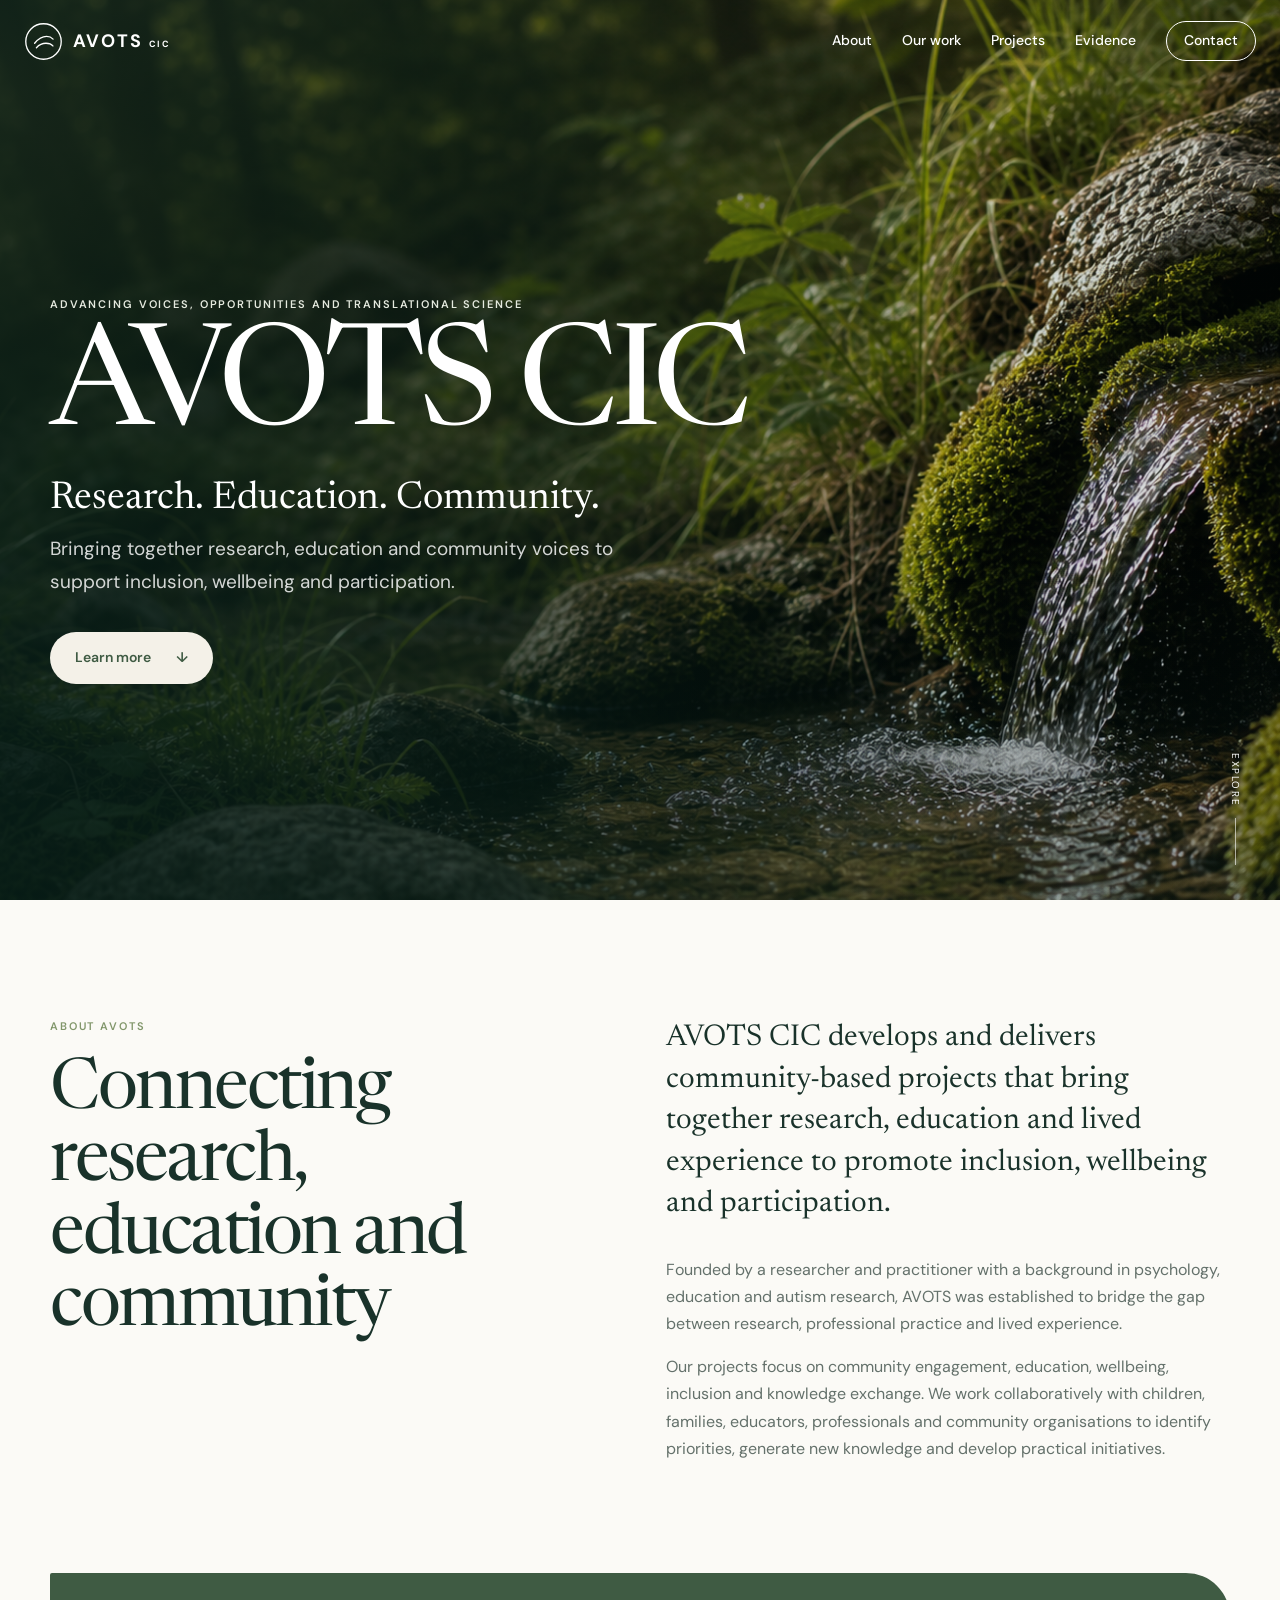
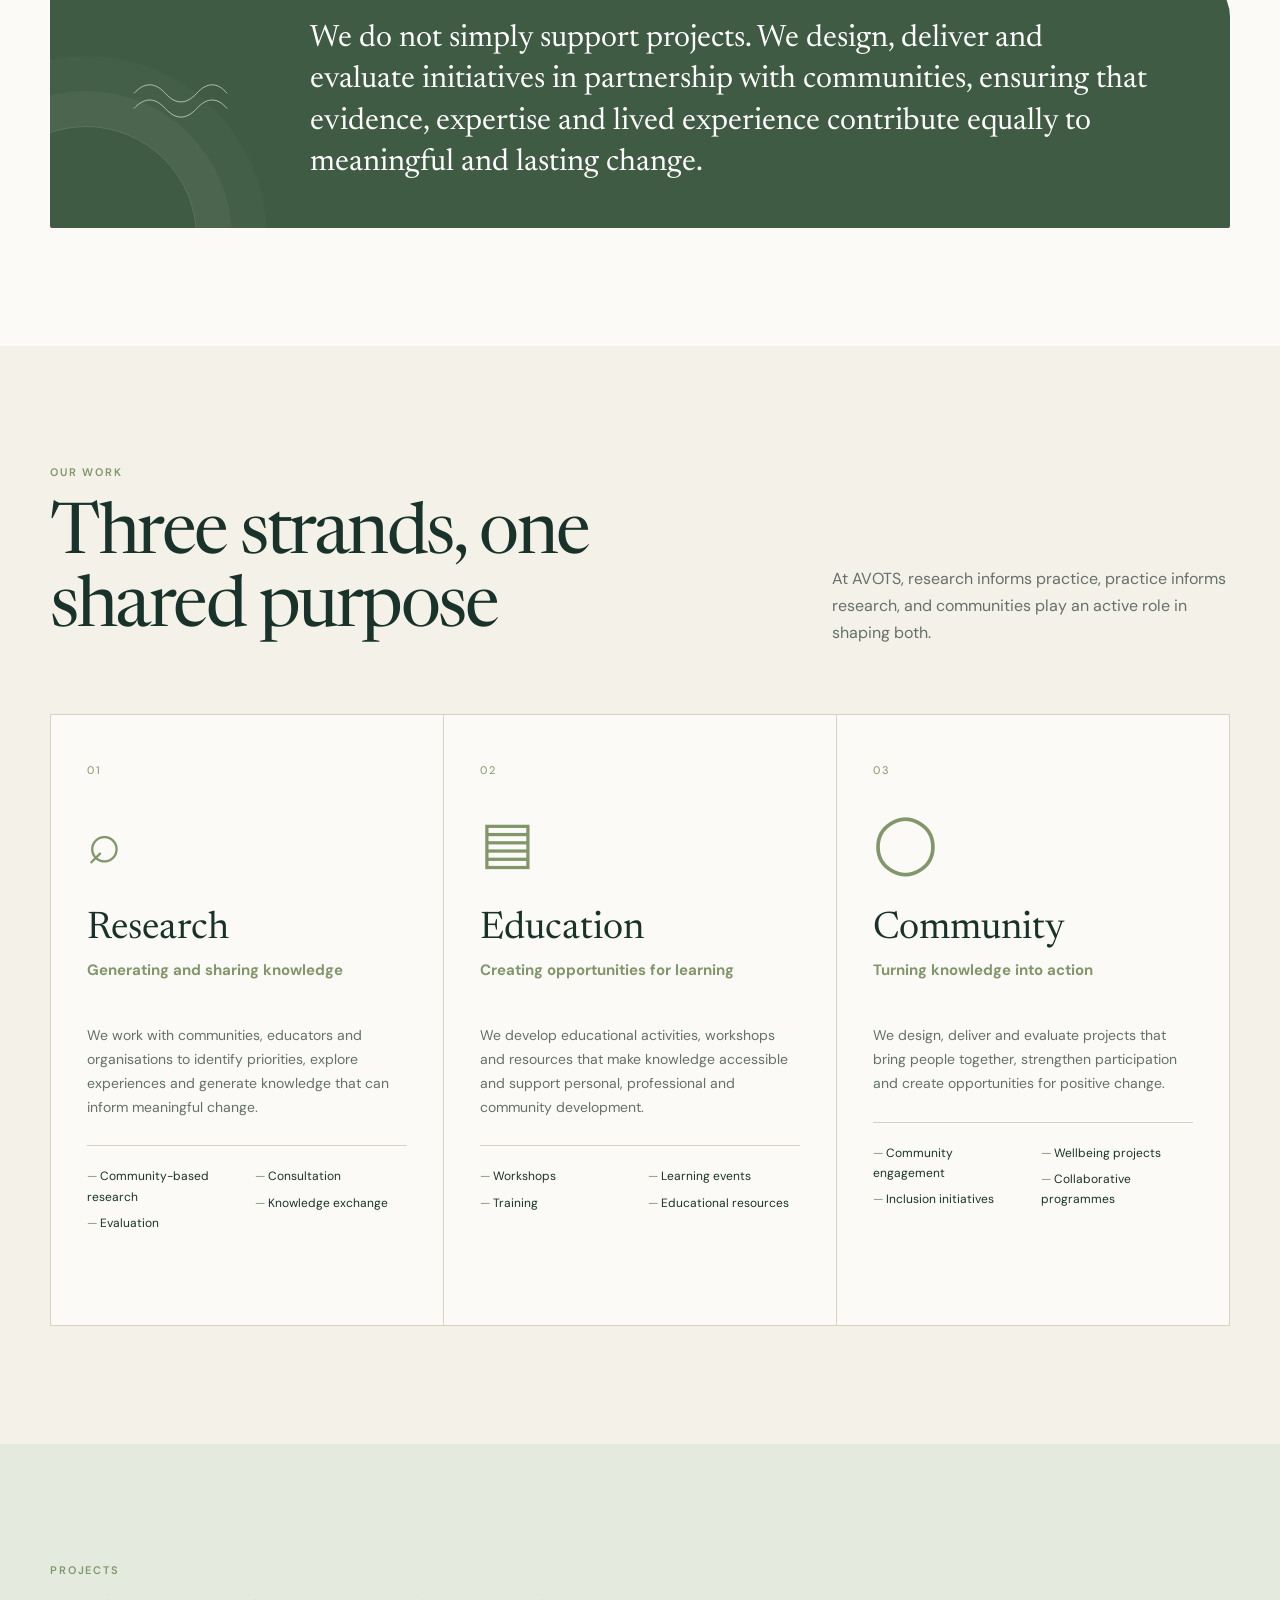
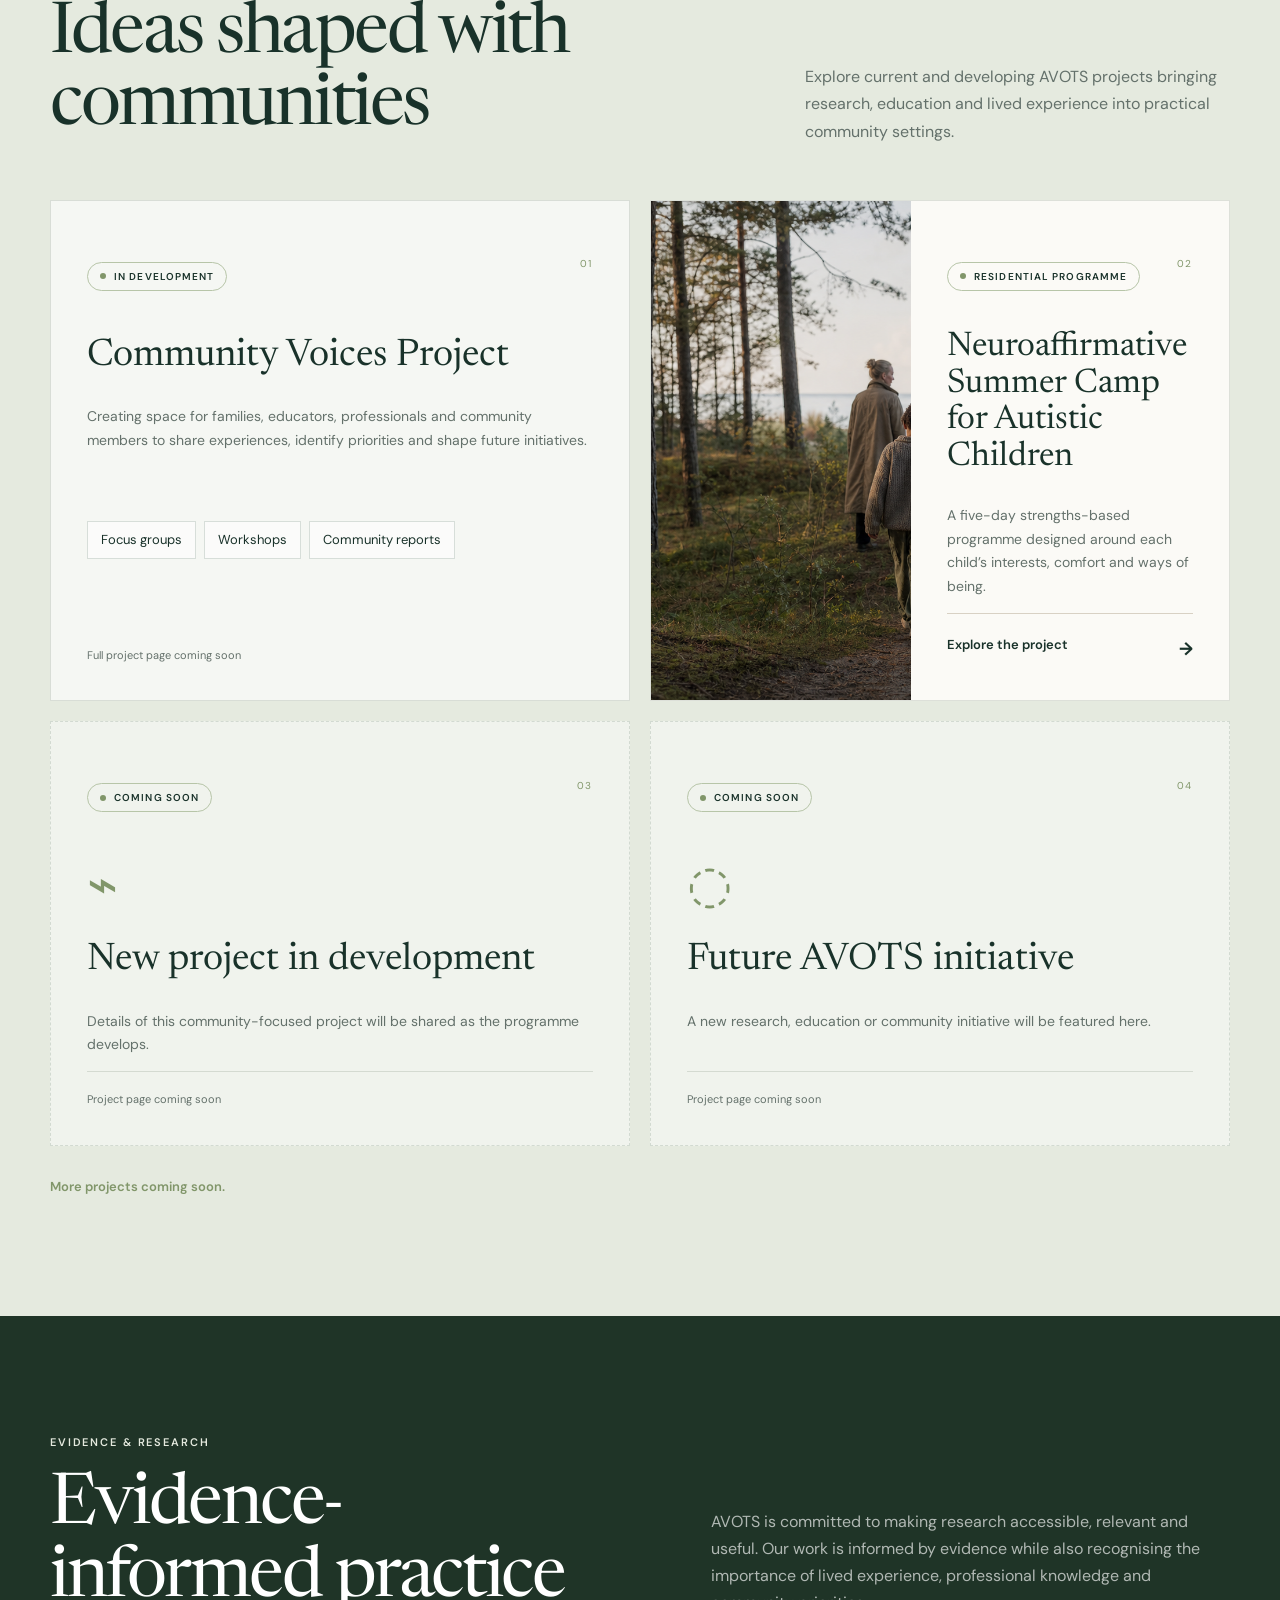
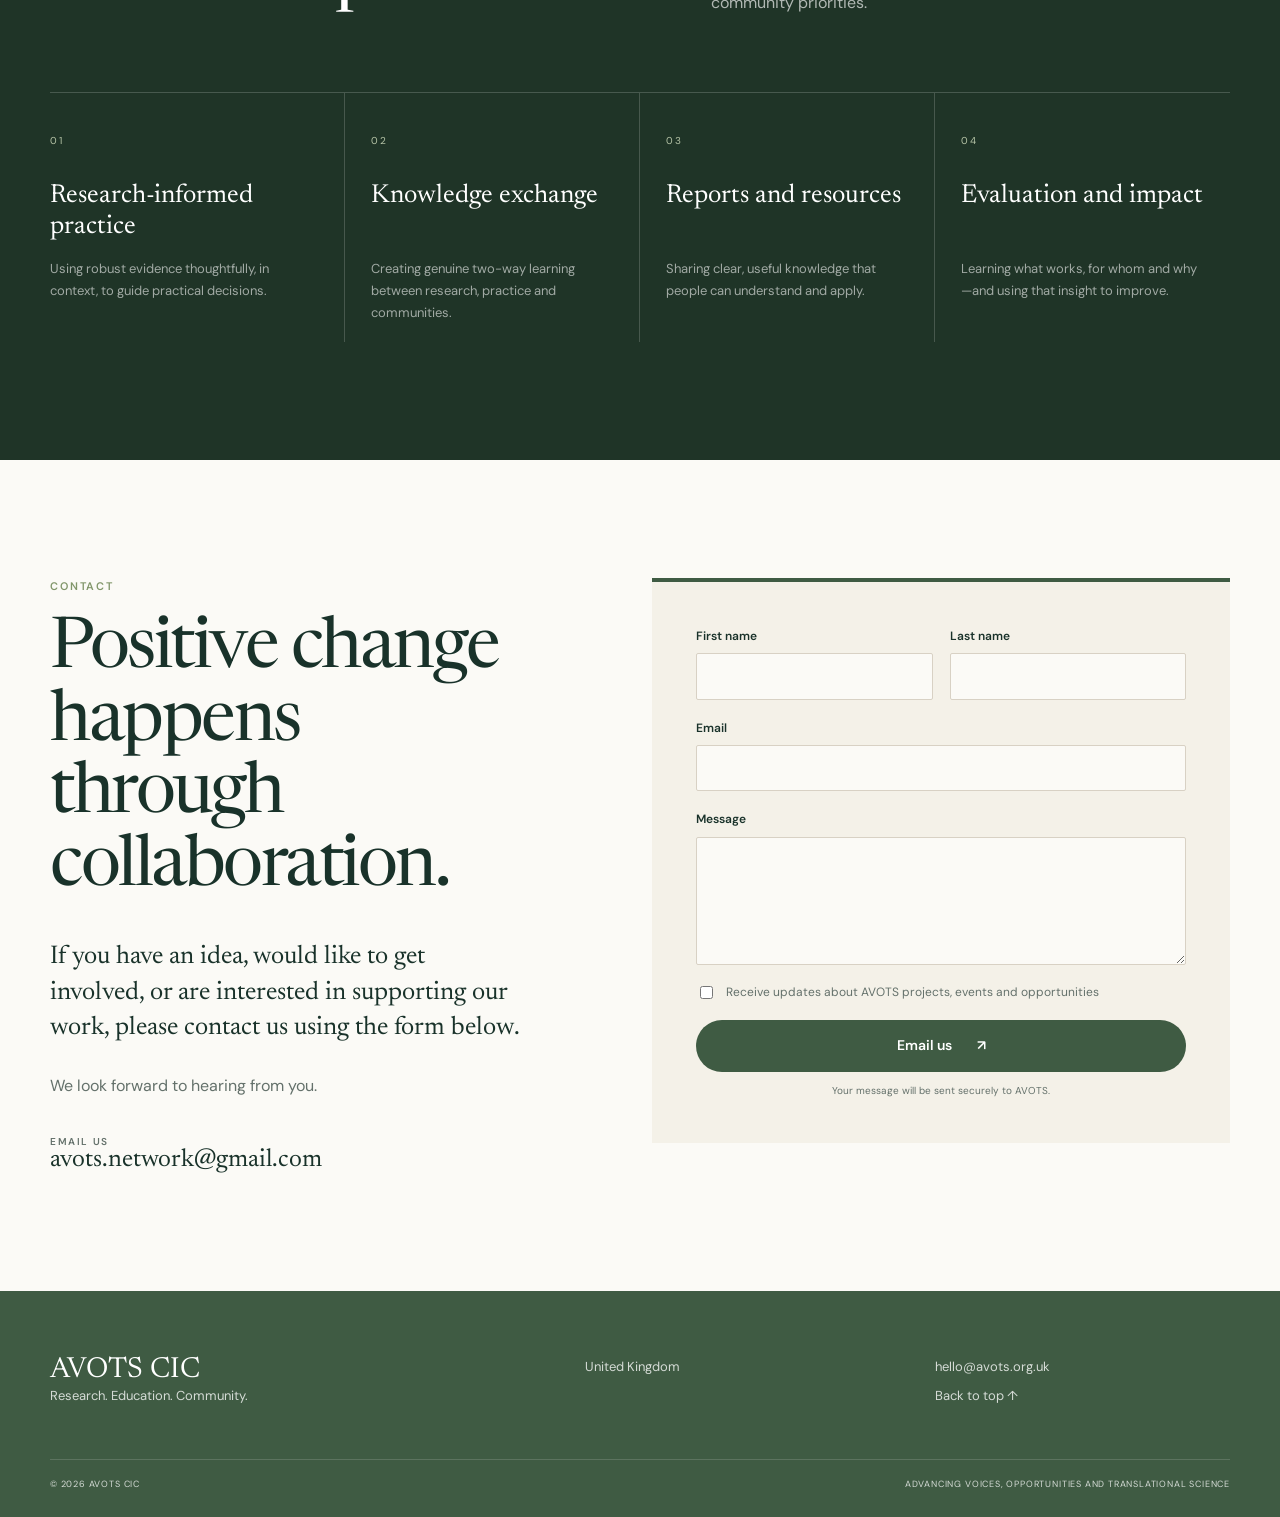
==== commit a44d9e86: "Update index.html" ====
--- a/index.html
+++ b/index.html
@@ -94,4 +94,4 @@
     </form>
   </div>
 </section>
-</main><footer><div class="wrap footer-grid"><div><strong>AVOTS CIC</strong><span>Research. Education. Community.</span></div><div><span>United Kingdom</span></div><div><a href="mailto:hello@avots.org.uk">hello@avots.org.uk</a><a href="#home">Back to top ↑</a></div></div><div class="wrap footer-base"><span>© <span data-year></span> AVOTS CIC</span><span>Advancing Voices, Opportunities and Translational Science</span></div></footer></body></html>
+</main><footer><div class="wrap footer-grid"><div><strong>AVOTS CIC</strong><span>Research. Education. Community.</span></div><div><span>United Kingdom</span></div><div><a href="mailto:avots.network@gmail.com">hello@avots.org.uk</a><a href="#home">Back to top ↑</a></div></div><div class="wrap footer-base"><span>© <span data-year></span> AVOTS CIC</span><span>Advancing Voices, Opportunities and Translational Science</span></div></footer></body></html>
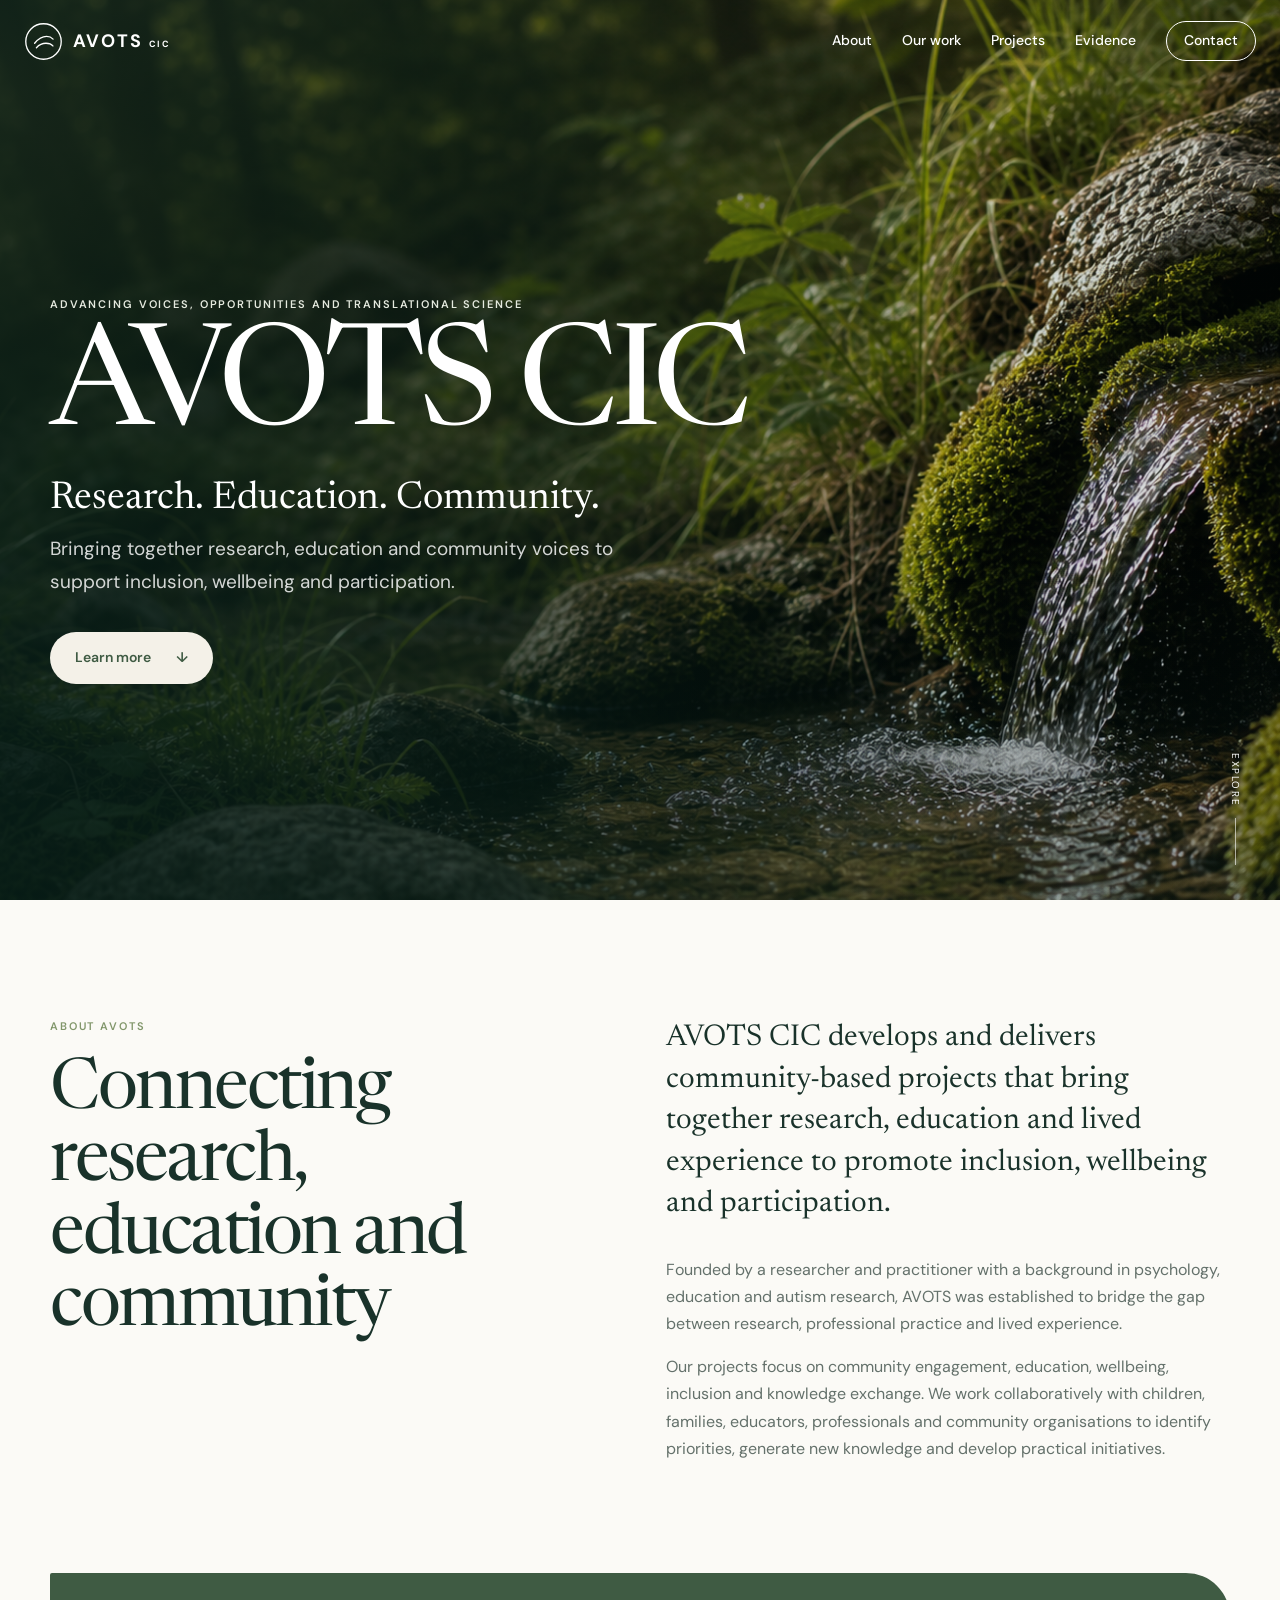
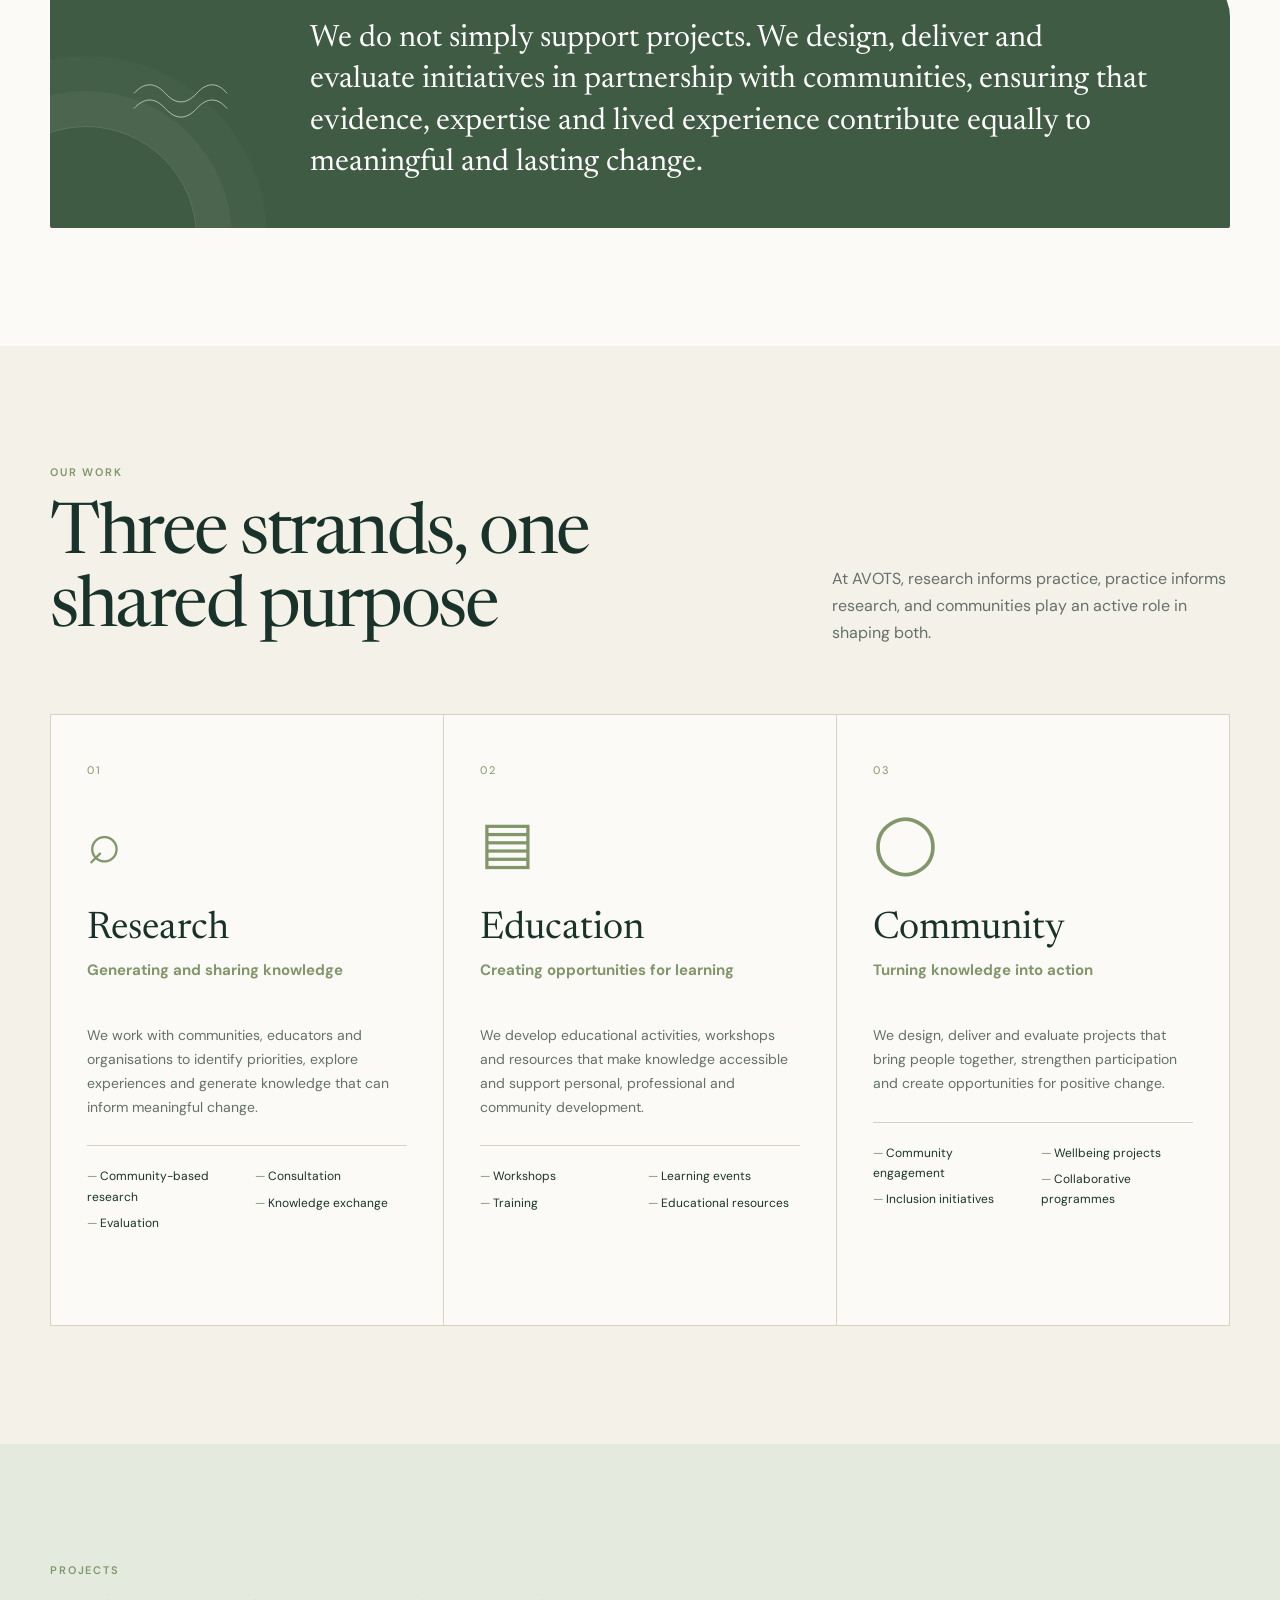
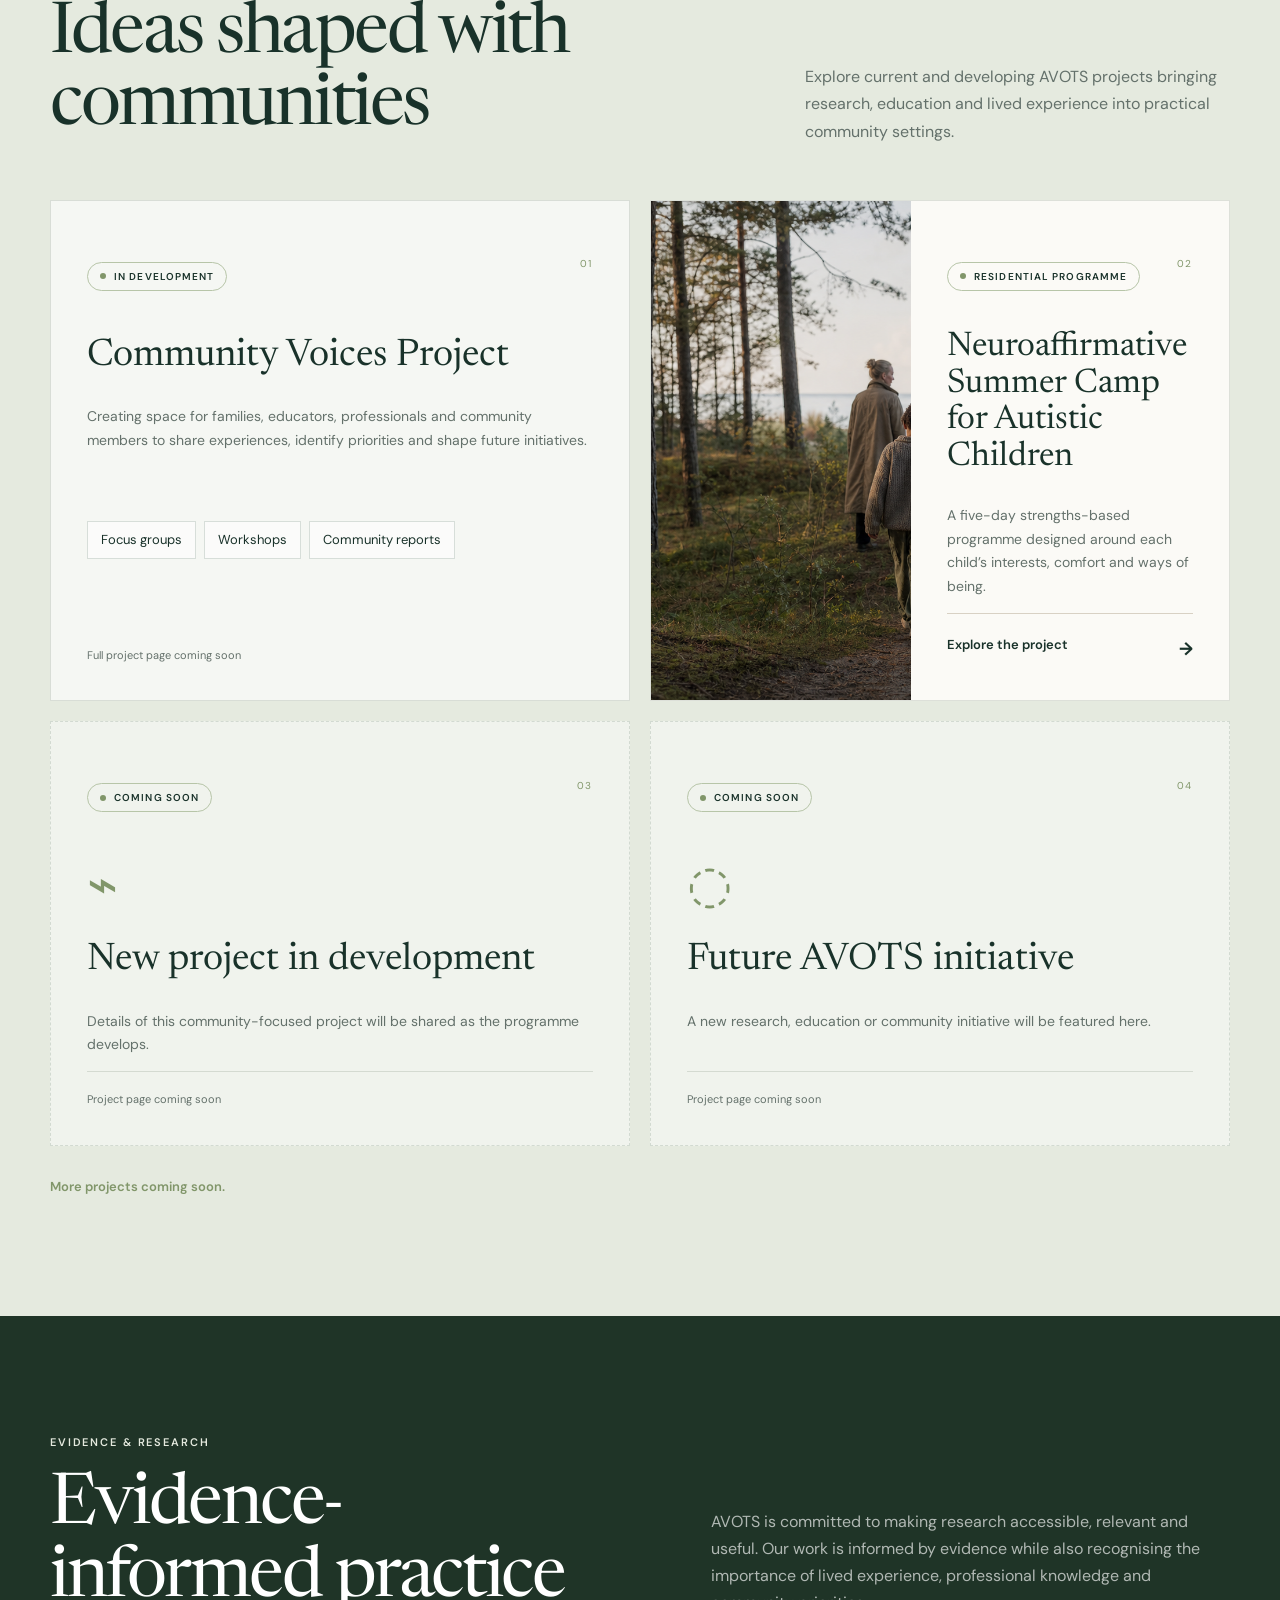
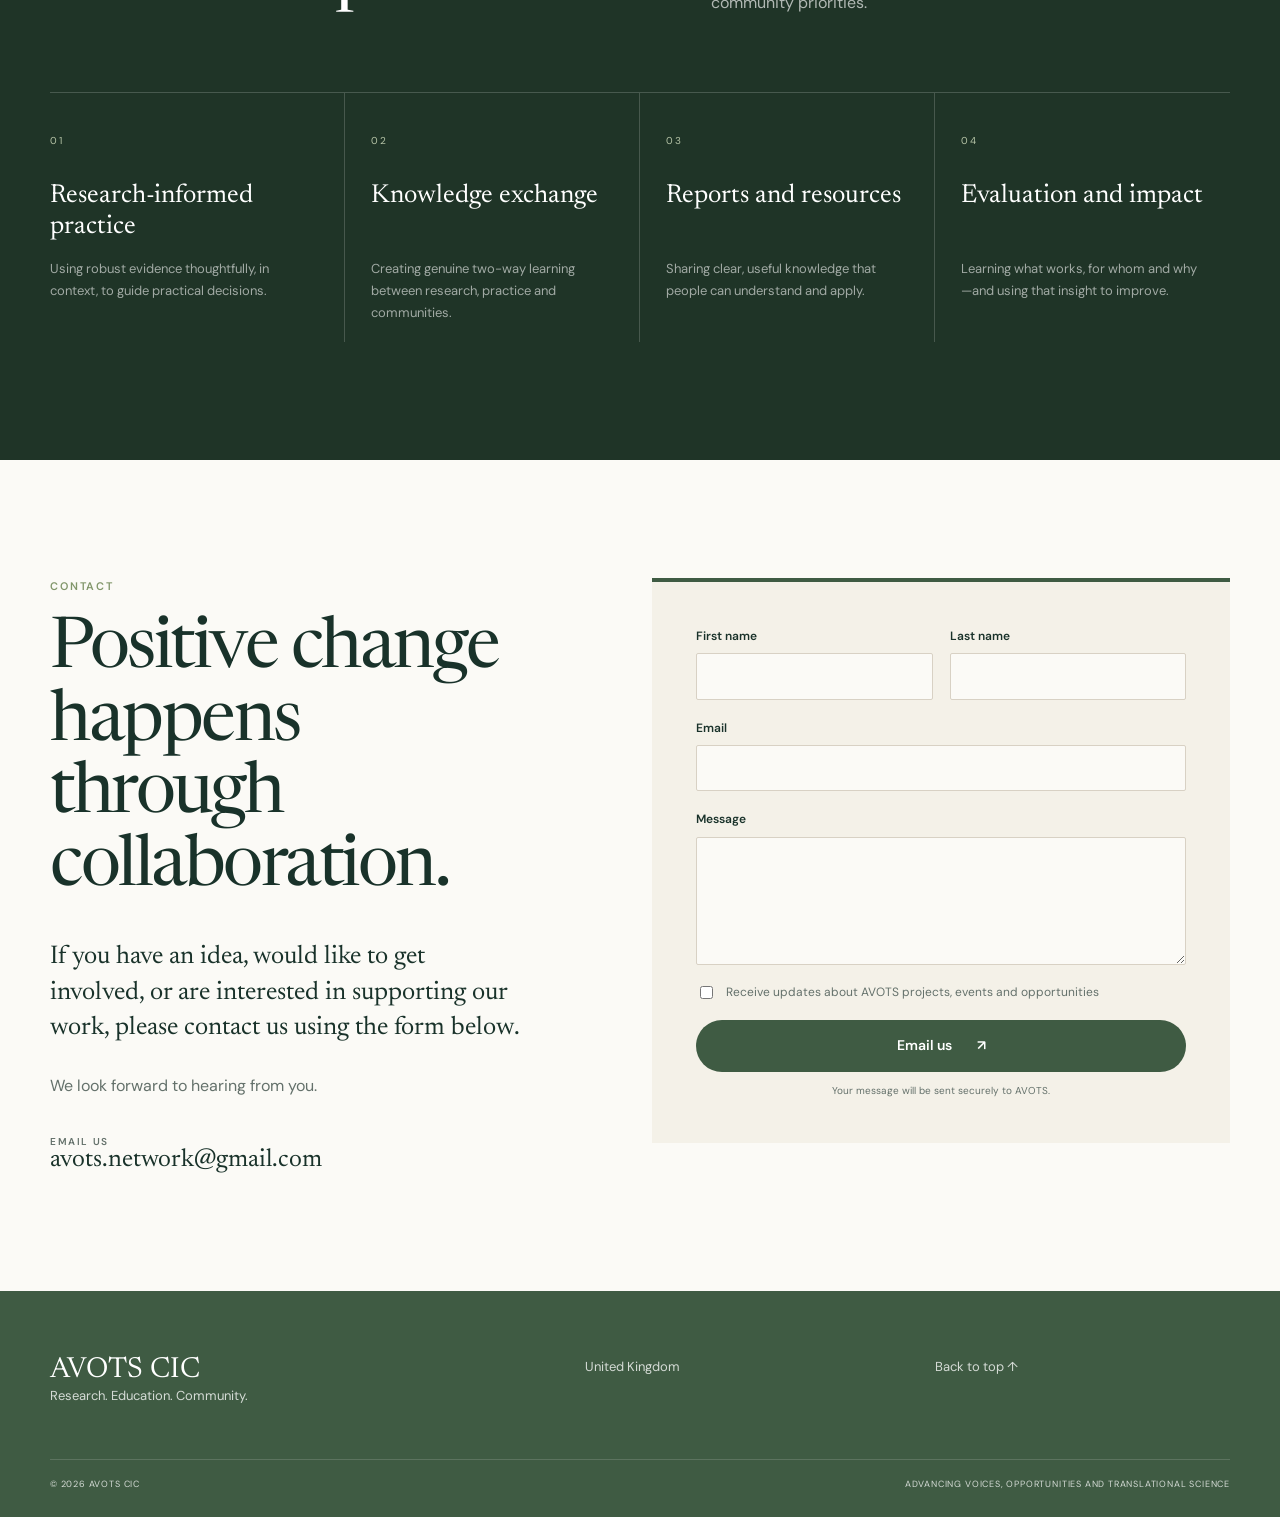
==== commit fced2186: "Update index.html" ====
--- a/index.html
+++ b/index.html
@@ -94,4 +94,4 @@
     </form>
   </div>
 </section>
-</main><footer><div class="wrap footer-grid"><div><strong>AVOTS CIC</strong><span>Research. Education. Community.</span></div><div><span>United Kingdom</span></div><div><a href="mailto:avots.network@gmail.com">hello@avots.org.uk</a><a href="#home">Back to top ↑</a></div></div><div class="wrap footer-base"><span>© <span data-year></span> AVOTS CIC</span><span>Advancing Voices, Opportunities and Translational Science</span></div></footer></body></html>
+</main><footer><div class="wrap footer-grid"><div><strong>AVOTS CIC</strong><span>Research. Education. Community.</span></div><div><span>United Kingdom</span></div><div><a href="#home">Back to top ↑</a></div></div><div class="wrap footer-base"><span>© <span data-year></span> AVOTS CIC</span><span>Advancing Voices, Opportunities and Translational Science</span></div></footer></body></html>
